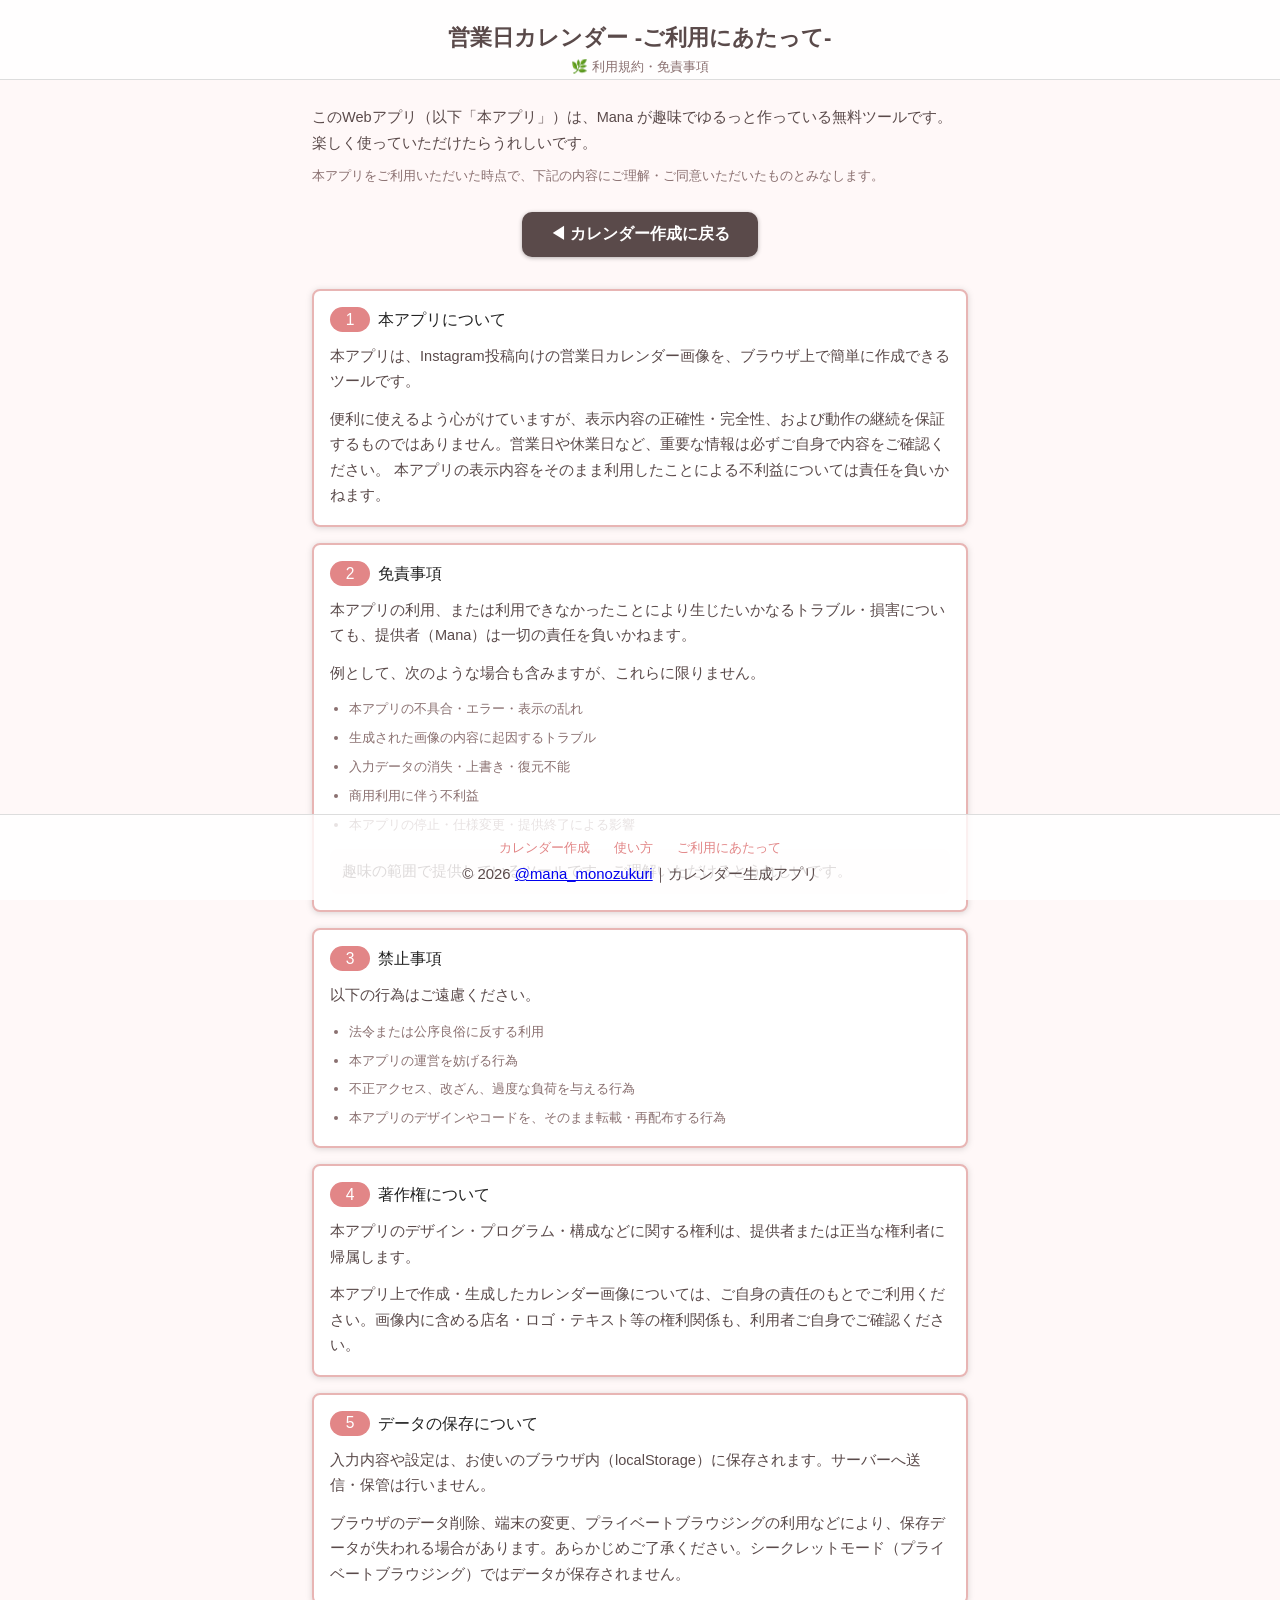
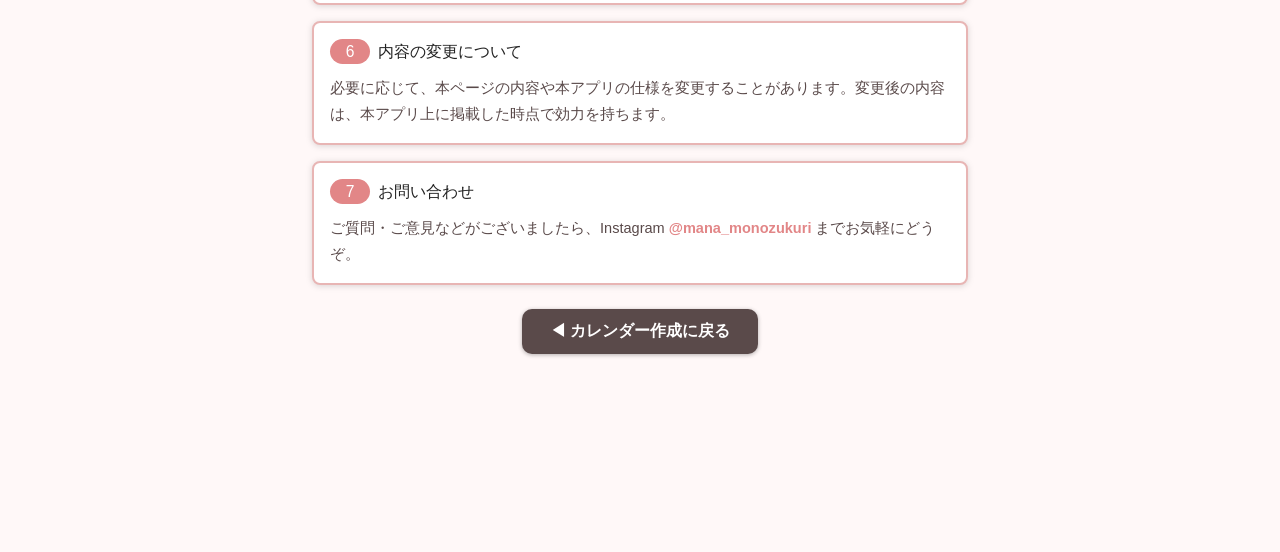
==== guideline.html @ 3633730c "Add files via upload" ====
<!doctype html>
<html lang="ja">
  <head>
    <meta charset="UTF-8" />
    <meta name="viewport" content="width=device-width, initial-scale=1.0" />
    <title>ご利用にあたって｜Instagram用営業日カレンダー作成アプリ</title>
    <meta
      name="description"
      content="Instagram用営業日カレンダー作成アプリのご利用規約・免責事項など。無料Webアプリの利用条件をご確認ください。"
    />
    <link rel="icon" type="image/png" href="/favicon-96x96.png" sizes="96x96" />
    <link rel="icon" type="image/svg+xml" href="/favicon.svg" />
    <link rel="shortcut icon" href="/favicon.ico" />
    <link rel="apple-touch-icon" sizes="180x180" href="/apple-touch-icon.png" />
    <link rel="stylesheet" href="css/calender.css" />
    <link rel="stylesheet" href="css/guideline.css" />
  </head>

  <body>
    <script src="js/theme.js"></script>
    <header>
      <h1>営業日カレンダー -ご利用にあたって-</h1>
      <p class="guide-header-sub">🌿 利用規約・免責事項</p>
    </header>

    <main class="guide-page">
      <p class="guide-lead">
        このWebアプリ（以下「本アプリ」）は、Mana
        が趣味でゆるっと作っている無料ツールです。<br />
        楽しく使っていただけたらうれしいです。
      </p>
      <p class="guide-lead-note">
        本アプリをご利用いただいた時点で、下記の内容にご理解・ご同意いただいたものとみなします。
      </p>

      <div class="guide-cta-top">
        <a class="guide-cta-btn" href="index.html">◀ カレンダー作成に戻る</a>
      </div>

      <section class="guide-section" id="about">
        <h2><span>1</span>本アプリについて</h2>
        <p>
          本アプリは、Instagram投稿向けの営業日カレンダー画像を、ブラウザ上で簡単に作成できるツールです。
        </p>
        <p>
          便利に使えるよう心がけていますが、表示内容の正確性・完全性、および動作の継続を保証するものではありません。営業日や休業日など、重要な情報は必ずご自身で内容をご確認ください。
          本アプリの表示内容をそのまま利用したことによる不利益については責任を負いかねます。
        </p>
      </section>

      <section class="guide-section" id="disclaimer">
        <h2><span>2</span>免責事項</h2>
        <p>
          本アプリの利用、または利用できなかったことにより生じたいかなるトラブル・損害についても、提供者（Mana）は一切の責任を負いかねます。
        </p>
        <p>例として、次のような場合も含みますが、これらに限りません。</p>
        <ul class="guide-list">
          <li>本アプリの不具合・エラー・表示の乱れ</li>
          <li>生成された画像の内容に起因するトラブル</li>
          <li>入力データの消失・上書き・復元不能</li>
          <li>商用利用に伴う不利益</li>
          <li>本アプリの停止・仕様変更・提供終了による影響</li>
        </ul>
        <p class="guide-note">
          趣味の範囲で提供しているツールです。ご理解いただけるとうれしいです。
        </p>
      </section>

      <section class="guide-section" id="prohibited">
        <h2><span>3</span>禁止事項</h2>
        <p>以下の行為はご遠慮ください。</p>
        <ul class="guide-list">
          <li>法令または公序良俗に反する利用</li>
          <li>本アプリの運営を妨げる行為</li>
          <li>不正アクセス、改ざん、過度な負荷を与える行為</li>
          <li>本アプリのデザインやコードを、そのまま転載・再配布する行為</li>
        </ul>
      </section>

      <section class="guide-section" id="copyright">
        <h2><span>4</span>著作権について</h2>
        <p>
          本アプリのデザイン・プログラム・構成などに関する権利は、提供者または正当な権利者に帰属します。
        </p>
        <p>
          本アプリ上で作成・生成したカレンダー画像については、ご自身の責任のもとでご利用ください。画像内に含める店名・ロゴ・テキスト等の権利関係も、利用者ご自身でご確認ください。
        </p>
      </section>

      <section class="guide-section" id="data">
        <h2><span>5</span>データの保存について</h2>
        <p>
          入力内容や設定は、お使いのブラウザ内（localStorage）に保存されます。サーバーへ送信・保管は行いません。
        </p>
        <p>
          ブラウザのデータ削除、端末の変更、プライベートブラウジングの利用などにより、保存データが失われる場合があります。あらかじめご了承ください。シークレットモード（プライベートブラウジング）ではデータが保存されません。
        </p>
      </section>

      <section class="guide-section" id="changes">
        <h2><span>6</span>内容の変更について</h2>
        <p>
          必要に応じて、本ページの内容や本アプリの仕様を変更することがあります。変更後の内容は、本アプリ上に掲載した時点で効力を持ちます。
        </p>
      </section>

      <section class="guide-section guide-contact" id="contact">
        <h2><span>7</span>お問い合わせ</h2>
        <p>
          ご質問・ご意見などがございましたら、Instagram
          <a
            href="https://www.instagram.com/mana_monozukuri/"
            target="_blank"
            rel="noopener noreferrer"
            >@mana_monozukuri</a
          >
          までお気軽にどうぞ。
        </p>
      </section>

      <div class="guide-cta-top">
        <a class="guide-cta-btn" href="index.html">◀ カレンダー作成に戻る</a>
      </div>
    </main>

    <footer>
      <nav class="guide-footer-nav" aria-label="関連ページ">
        <a href="index.html">カレンダー作成</a>
        <a href="how.html">使い方</a>
        <a href="guideline.html">ご利用にあたって</a>
      </nav>
      <small
        >&copy; 2026
        <a
          href="https://www.instagram.com/mana_monozukuri/"
          target="_blank"
          rel="noopener noreferrer"
          >@mana_monozukuri</a
        >｜カレンダー生成アプリ</small
      >
    </footer>
  </body>
</html>
---- css/calender.css ----
* { box-sizing: border-box; margin: 0; padding: 0; }
.theme-pink { --bg: #f4e7e7; --calbg: linear-gradient( -135deg, #e8b5b4 0%, #f4e7e7 45%, #f4e7e7 55%, #e8b5b4 100% );
  --surf: #fff8f8; --bdr: #e8b5b4; --tx: #5a4a4a; --txs: #8a7070; --acc: #e28687; --sun: #e28687; --sat: #5390ac; } 
.theme-blue { --bg: #e3ecef; --calbg: linear-gradient( -135deg, #b4c8d8 0%, #e3ecef 45%, #e3ecef 55%, #b4c8d8 100% );
  --surf: #f0f5f7; --bdr: #b4c8d8; --tx: #3a4856; --txs: #6a7880; --acc: #6b8e9e; --sun: #e28687; --sat: #5390ac;}
.theme-green { --bg: #e6ebe5; --calbg: linear-gradient( -135deg, #b4c8b0 0%, #e6ebe5 45%, #e6ebe5 55%, #b4c8b0 100% ); --surf: #f0f4ef; --bdr: #b4c8b0; --tx: #434a42; --txs: #707a6f; --acc: #768f72; --sun: #e28687; --sat: #5390ac; }
.theme-yellow { --bg: #fbf6e4; --calbg: linear-gradient( -135deg, #f0d88a 0%, #fbf6e4 45%, #fbf6e4 55%, #f0d88a 100% ); --surf: #fffdf0; --bdr: #f0d88a; --tx: #524e42; --txs: #888070; --acc: #ba8c20; --sun: #e28687; --sat: #5390ac; }
.theme-beige { --bg: #efe8dd; --calbg: linear-gradient( -135deg, #d8c8b8 0%, #efe8dd 45%, #efe8dd 55%, #d8c8b8 100% );
  --surf: #f9f4ee; --bdr: #d8c8b8; --tx: #5a5048; --txs: #8a7a70; --acc: #8a7060; --sun: #e28687; --sat: #5390ac; }

:root {
  --bg_base: #fff;
  --gradient-btn: linear-gradient( 180deg, #fff 38.46%, #d9d9d9 88.94%, #fff 99.04% );
}

html { font-size: 62.5%; }
body { font-size: 1.6rem; }

/*Titles*/
h1 { font-size: 1.6rem; display: flex; align-items: center; justify-content: center; padding: 0; width: 100%; line-height: 1em; position: relative;}
h1 span { font-size: 0.8em; display: flex; align-items: center; justify-content: center; padding: 0.5em 1em; color: #fff; border-radius: 1em; margin-right: 0.5em; background-color: #222; font-weight: normal; }
h2 { font-size: 1.2rem; font-weight: normal; color: #222; }
h2 span { font-size: 1.4rem; color: #fff; background-color: var(--acc); display: inline-block; padding: 0.3em 1em; border-radius: 0.8em; line-height: 1em; margin-right: 0.5em; }
h3 { margin: 0 0 8px 0; }

/*fonts*/
.jn_sans { font-family: "Noto Sans JP", "Hiragino Sans", "Hiragino Kaku Gothic ProN", "Yu Gothic", "Meiryo", sans-serif; font-weight: 400; font-style: normal; }
.jn_mincho { font-family: "Hiragino Mincho ProN", "Hiragino Mincho Pro", "Yu Mincho", "MS PMincho", sans-serif; font-weight: 400; font-style: normal; }
.en { font-family: "EB Garamond", "Noto Serif JP", "Hiragino Serif", "Hiragino Mincho ProN", "Hiragino Mincho Pro", "Yu Mincho", "MS PMincho", serif; font-weight: normal; font-style: normal; }

.app { max-width: 100%; min-height: 100vh; background: var(--surf); color: var(--tx); font-family: var(--font, "Noto Sans JP", sans-serif); transition: background 0.3s; padding: 16px clamp(0px, (100vw - 390px) * 999, calc(50% - 195px)); }
.spit_right{filter: drop-shadow(0 1px 3px rgba(3,3,3,0.3));}
header { padding: 44px clamp(0px, (100vw - 390px) * 999, calc(50% - 195px)) 8px; position: sticky; margin: 0 auto; height: 100px; top: 0; z-index: 100; background: rgba(255, 255, 255, 0.8); display: flex; align-items: flex-end; justify-content: center; flex-wrap: wrap; box-sizing: border-box; border-bottom: 1px solid #ddd; }


footer { padding: 0 clamp(0px, (100vw - 390px) * 999, calc(50% - 195px)) 0; position: sticky; margin: 0 auto; bottom: 0; z-index: 100; background: rgba(255, 255, 255, 0.8); display: flex; align-items: top; justify-content: center; flex-wrap: wrap; border-top: 1px solid #ddd; }
footer small { display: block; width: 100%; padding-bottom: 34px; text-align: center; }

#input_area01 { margin: 16px 0 0 0; padding: 16px; background-color: var(--bg_base); border-bottom: 2px solid var(--bdr);  border-radius: 8px 8px 0 0;}
#input_area02, #input_area03 { margin: 0; padding: 16px; border-bottom: 2px solid var(--bdr); background-color: var(--bg_base); }
#input_area03 .section { border-bottom: 2px solid #fff; }

.howbtn{ width: 100%; display: flex; justify-content: flex-end; align-items: center; margin-bottom: 16px; line-height: 1em; gap: 4px; flex-wrap: wrap; }
.howbtn a{font-size: 1.2rem; text-decoration: none; color:var(--tx); border-bottom: 1px solid var(--tx); }
.howbtn-sep { font-size: 1.2rem; color: var(--txs); margin: 0 4px; }
.howbtn-icon { font-size: 0.9em; width: 1.4em; height: 1.4em; border-radius: 50%; background-color: var(--tx); color: var(--bg); display: flex; justify-content: center; align-items: center; margin-right: 0.2em; flex-shrink: 0; }

.section { padding: 12px 0; }
.sec-label {
  font-size: 1.2rem; font-weight: 700; letter-spacing: 0.1em; color: var(--txs); }
.marktype { margin-top: 16px; }
.markcolor { margin-top: 16px; }

/* CURRENT SEL */
.current-sel { width: 100%; font-size: 1.3rem; display: flex; align-items: center; justify-content: center; flex-wrap: wrap; gap: 4px; margin: 4px 16px; line-height: 1em;  }
.sel-dot { width: 1em; height: 1em; border-radius: 50%; flex-shrink: 0; }
.icon-pencil { width: 2rem; height: 2rem; flex-shrink: 0; display: block; }

/* THEME BTNS */
.theme-row { display: flex; gap: 6px; flex-wrap: wrap; }
.theme-btn-wrap { display: flex; flex-direction: column; align-items: center; gap: 3px; cursor: pointer; }
.theme-btn { width: 34px; height: 34px; border-radius: 50%; border: 3px solid transparent; transition: transform 0.15s, border-color 0.15s; }
.theme-btn.active { border-color: var(--tx); transform: scale(1.12); }
.theme-name { font-size: 1rem; color: var(--txs); white-space: nowrap; }

/* CHIP BUTTONS — active = white bg with accent border */
.chip-row { display: flex; gap: 6px; flex-wrap: wrap; margin-bottom: 6px; }
.chip { padding: 2px 10px; border-radius: 20px; font-size: 1.2rem; font-weight: 500; border: 1.5px solid var(--bdr); background: #f5f5f3; color: var(--txs); cursor: pointer; white-space: nowrap; transition: all 0.15s; font-family: inherit; }
.chip.active { background: var(--bdr); color: var(--tx); border-color: #fff; font-weight: 700; box-shadow: 1px 1px 4px rgba(3, 3, 3, 0.5); }
.custom-input { background: var(--surf); border: 1px solid var(--bdr); color: var(--txs); border-radius: 5px; padding: 7px 10px; font-size: 1.2rem; width: 100%; font-family: inherit; display: none; margin-top: 2px; }
.custom-input::placeholder { color: var(--txs); opacity: 1; }

/* MARK BTNS */
.mark-row { display: flex; gap: 8px; flex-wrap: wrap; align-items: center; }
.mark-btn { min-width: 36px; height: 36px; padding: 0 8px; border-radius: 8px; border: 1.5px solid var(--bdr); background: #f5f5f3; color: var(--txs); cursor: pointer; font-size: 1.4rem; line-height: 1; font-family: inherit; transition: all 0.15s; }
.mark-btn.active { background: var(--bdr); color: var(--tx); border-color: #fff; font-weight: 700; box-shadow: 1px 1px 4px rgba(3, 3, 3, 0.5); }

/* DOT BTNS */
.dot-row { display: flex; gap: 16px; flex-wrap: wrap; align-items: center; }
.dot-btn { width: 24px; height: 24px; border-radius: 50%; border: 3px solid transparent; cursor: pointer; flex-shrink: 0; transition: transform 0.15s, border-color 0.15s; }
.dot-btn.active { border-color: var(--tx); transform: scale(1.15); }

/* BULK SECTION */
.bulk-section { padding: 12px 0; }
.bulk-dow-row { display: flex; gap: 6px; flex-wrap: wrap; margin: 10px 0 20px 0; }
.bulk-dow-btn { width: 42px; height: auto; padding: 0.2em; border-radius: 1.2em; font-size: 1.3 rem; border: 1.5px solid var(--bdr); background: #f5f5f3; color: var(--txs); cursor: pointer; transition: all 0.15s; font-family: inherit; display: flex; align-items: center; justify-content: center; }
.bulk-dow-btn.active { background: var(--bdr); color: var(--tx); border-color: #fff; font-weight: 700; box-shadow: 1px 1px 4px rgba(3, 3, 3, 0.5);}
.bulk-actions { display: flex; gap: 8px; }
.bulk-apply-btn { box-shadow: 0 1px 4px rgba(3, 3, 3, 0.3); flex: 1; padding: 10px; border-radius: 10px; background: var(--tx); color: var(--bg); border: none; font-size: 1.2rem; cursor: pointer; font-family: inherit; transition: opacity 0.15s; }
.bulk-apply-btn:hover { opacity: 0.85; }
.bulk-clear-btn { box-shadow: 0 1px 4px rgba(3, 3, 3, 0.3); flex: 1; padding: 10px; border-radius: 10px; background: #fff; color: var(--txs); border: 1.5px solid var(--bdr); font-size: 1.2rem; cursor: pointer; font-family: inherit; transition: all 0.15s; }
.bulk-clear-btn:hover { border-color: var(--acc); color: var(--acc); }

/* CALENDAR */
.cal-wrap { display: block; border-radius: 8px; margin: 0 16px; padding: 8px; background: var(--calbg, var(--surf)); border: 2px solid #fff; box-shadow: 0 1px 4px rgba(3, 3, 3, 0.3); position: relative; overflow: hidden; }
.cal-wrap::before { content: ""; position: absolute; bottom: -30px; right: -30px; width: 140px; height: 140px; background-color: var(--bdr); display: block; border-radius: 50%; z-index: 0; filter: blur(8px); opacity: 0.6; }
.cal-wrap::after { content: ""; position: absolute; top: -30px; left: -30px; width: 200px; height: 200px; background-color: var(--surf); opacity: 0.4; display: block; border-radius: 50%; z-index: 0; filter: blur(8px); }
.cal-nav { display: flex; align-items: center; justify-content: space-between; margin-bottom: 10px; line-height: 1em; padding: 8px 0; z-index: 2; position: relative; }
.cal-nav-btn { background: none; padding: 6px 14px; cursor: pointer; font-family: inherit; border: none; }
.cal-nav-btn img { width: 24px; height: 24px; }
.cal-month { font-size: 2.5rem; display: flex; align-items: center; justify-content: center; }
.month-num { font-size: 5.8rem; margin: 0 8px; color: var(--acc); font-weight: 500; }
.cal-grid { display: grid; grid-template-columns: repeat(7, 1fr); gap: 3px; }
.cal-dow { text-align: center; font-size: 1.3rem; font-weight: 700; color: var(--txs); padding: 4px 0; z-index: 2; position: relative; }
.cal-dow.sun { color: var(--sun); }
.cal-dow.sat { color: var(--sat); }

/* DAY CELL — flex column, fully centered */
.cal-day { display: flex; flex-direction: column; align-items: center; justify-content: flex-start; border-radius: 8px; cursor: pointer; border: 1.5px solid transparent; background: var(--surf); transition: border-color 0.1s; overflow: hidden; min-height: 52px; padding: 3px 2px; gap: 1px; z-index: 2; }
.cal-day:hover { border-color: var(--acc); }
.cal-day.empty { background: transparent; cursor: default; border: none; }
.cal-day.has-content { border-color: var(--acc); }
.d-num { font-size: 1.1rem; font-weight: 600; line-height: 1; text-align: center; margin-bottom: 2px; }
.is-sun .d-num { color: var(--sun); }
.is-sat .d-num { color: var(--sat); }
.d-mark { flex-shrink: 0; line-height: 1; font-size: 0.85rem; font-weight: 700; }
.d-label { text-align: center; line-height: 1.25; word-break: break-all; padding: 0 1px; color: var(--tx); font-size: 0.8rem; }

.cal-footer { margin: 20px 16px 0; text-align: center; }
.cal-footer[hidden] { display: none; }
.cal-footer-line { font-size: 1.2rem; font-weight: 400; line-height: 1.3; color: var(--tx); opacity: 0.5; margin: 0; }
.cal-footer-line + .cal-footer-line { margin-top: 6px; }

/* SIZE / OTHER */
.size-row { display: flex; gap: 6px; }
.size-btn { flex: 1; padding: 8px 4px; border-radius: 8px; border: 1.5px solid var(--bdr); background: #f5f5f3; color: var(--txs); cursor: pointer; font-size: 1.1rem; text-align: center; font-family: inherit; line-height: 1.3; transition: all 0.15s; }
.size-btn.active { background: var(--bdr); color: var(--tx); border-color: #fff; font-weight: 700; box-shadow: 1px 1px 4px rgba(3, 3, 3, 0.5); }
.input-row { display: flex; flex-direction: column; gap: 8px; }
.text-in { background: transparent; border: 1px solid var(--bdr); color: var(--tx); border-radius: 8px; padding: 7px 10px; font-size: 1.2rem; flex: 1; font-family: inherit; }
.export-btn, .print-btn { display: block; width: 46%; margin: 8px auto; padding: 8px 12px; border-radius: 5px; background: var(--gradient-btn); color: #222222; border: 1.5px solid #fff; font-size: 1.4rem; font-weight: 700; cursor: pointer; font-family: inherit; text-align: center; transition: opacity 0.15s; box-shadow: 0 1px 4px rgba(3, 3, 3, 0.3); opacity: 1; position: relative; }
.export-btn::before, .print-btn::before { height: 100%; width: 28px; height: 28px; content: ""; position: absolute; display: block; top: 5px; left: 8px; background-position: center; background-size: 28px 28px; background-repeat: no-repeat; } .print-btn::before {
  background-image: url(../img/print.svg);
}
.export-btn::before { background-image: url(../img/img.svg); }
.export-btn:hover, .print-btn:hover { color: #999; box-shadow: 0px 0px 5px rgba(3, 3, 3, 0.3); }

.restore-btn { box-shadow: 0 1px 4px rgba(3, 3, 3, 0.3); flex: 1; padding: 10px; border-radius: 10px; background: var(--tx); color: var(--bg); border: none; font-size: 1.2rem; cursor: pointer; font-family: inherit; transition: opacity 0.15s; }
.restore-btn :hover { opacity: 0.85; }

.print-area { display: none; }
.print-area img { display: block; margin: 0 auto; max-width: 100%; max-height: 100%; width: auto; height: auto; }


@media print {
  body * { display: none !important; }
  .print-area { display: flex !important; position: fixed; left: 0; top: 0; right: 0; bottom: 0; width: 100%; height: 100%; align-items: center; justify-content: center; }
  .print-area img { display: block !important; }
  @page { size: A4; margin: 10mm; }
}
.modal-bg { position: fixed; inset: 0; background: rgba(0, 0, 0, 0.6); z-index: 200; display: none; align-items: center; justify-content: center; }
.modal-bg.open { display: flex; }
.modal { position: relative; background: #fff; border-radius: 16px; padding: 20px 10px; width: 92%; max-width: 360px; max-height: 90vh; overflow-y: auto; }
.modal-x { position: absolute; top: 8px; right: 8px; width: 32px; height: 32px; border: none; background: transparent; color: var(--txs); font-size: 2.4rem; line-height: 1; cursor: pointer; font-family: inherit; display: flex; align-items: center; justify-content: center; border-radius: 50%; padding: 0; }
.modal-x:hover { background: rgba(0, 0, 0, 0.06); color: var(--tx); }
.modal h3 {position: absolute; left: 8px; top: 8px; font-size: 15px; font-weight: 700; margin-bottom: 8px; padding: 10px 28px; color: #fff; background-color: #5390ac; border-radius: 16px; }
.modal h3::before{
  content: "";
  margin: 0;
  position: absolute;
  left: calc(50% - 15px);
  bottom: -19px;
  width: 30px;
  height: 20px;
  clip-path: polygon(0 0,70% 0%,100% 100%);
  background-color: #5390ac;;
}
.modal-hint { font-size: 1.2rem; color: #222; margin: 12px 0; line-height: 1.7; background: #f5f5f3; border-radius: 8px; padding: 10px 12px; }
.modal-hint b { color: var(--tx); }
.modal-close { width: 100%; padding: 10px; border-radius: 10px; background: var(--gradient-btn); color: #222; border: none; font-size: 1.4rem; font-weight: 700; cursor: pointer; font-family: inherit; margin-top: 10px; box-shadow: 0 1px 4px rgba(3, 3, 3, 0.3); }
canvas { display: block; width: 100%; border-radius: 8px; margin-top: 24px; }


@media screen and (min-width: 1024px) and (orientation: landscape) {
  html { font-size: 70%; }
  #input_area01 { margin-top: 0; }
.app{display: block; position: relative; padding: 0; margin: 0; }
.split_left{width: 50vw; height: 100dvh; position: fixed;  top: 0; left: 0; z-index: 1; padding: 134px 34px 100px 34px;}
.spit_right{top:0; right: 0; padding: 0; z-index: 0; padding: 34px 34px 0 50vw;  }
#input_area01, #input_area02, #input_area03{padding: 24px 32px;}

header {padding: 16px clamp(0px, (100vw - 780px) * 999, calc(50% - 390px)) 0; align-items: center; justify-content: center; }
h1 { font-size: 2rem; }
h1 span {font-size: 0.7em; padding: 0.2em 1em; border-radius: 1em; }

.cal-wrap { margin: 0;}
.d-mark { flex-shrink: 0; line-height: 1; font-size: 1.2rem; font-weight: 700; }
.d-label { font-size: 1.1rem; }

.modal { position: relative; background: #fff; border-radius: 16px; padding: 20px 10px; width: 92%; max-width: 420px; max-height: 90vh; overflow-y: auto; }

footer { padding: 16px clamp(0px, (100vw - 780px) * 999, calc(50% - 390px)) 0; }
footer small { padding-bottom: 16px; }
.cal-wrap::before { bottom: -5vw; right: -30px; width: 15vw; height: 15vw;  opacity: 0.6; }
}
---- css/guideline.css ----
/* ご利用にあたって — calender.css のテーマ・タイポグラフィを前提 */

body {
  background: var(--surf);
  color: var(--tx);
  font-family: var(--font, "Noto Sans JP", sans-serif);
  transition: background 0.3s;
}

.guide-page {
  width: 100%;
  max-width: 720px;
  margin: 0 auto;
  padding: 16px 16px 120px;
  background: transparent;
  color: inherit;
  font-family: inherit;
  min-height: calc(100vh - 100px);
  box-sizing: border-box;
}

.guide-lead {
  font-size: 1.3rem;
  line-height: 1.8;
  color: var(--tx);
  margin-bottom: 8px;
}

.guide-lead-note {
  font-size: 1.2rem;
  line-height: 1.75;
  color: var(--txs);
  margin-bottom: 24px;
}

.guide-cta-top {
  display: flex;
  justify-content: center;
  margin: 24px 0 32px;
}

.guide-cta-btn {
  display: inline-flex;
  align-items: center;
  justify-content: center;
  gap: 8px;
  padding: 12px 28px;
  border-radius: 10px;
  background: var(--tx);
  color: #fff;
  font-size: 1.4rem;
  font-weight: 700;
  text-decoration: none;
  box-shadow: 0 1px 4px rgba(3, 3, 3, 0.3);
  transition: opacity 0.15s;
}

.guide-cta-btn:hover {
  opacity: 0.85;
}

.guide-section {
  margin-bottom: 16px;
  padding: 16px;
  background-color: var(--bg_base, #fff);
  border: 2px solid var(--bdr);
  border-radius: 8px;
  filter: drop-shadow(0 1px 3px rgba(3, 3, 3, 0.15));
  width: 100%;
  box-sizing: border-box;
}

.guide-section:last-of-type {
  margin-bottom: 0;
}

.guide-section h2 {font-size: 1.4rem;
  margin-bottom: 12px;
}

.guide-section p {
  font-size: 1.3rem;
  line-height: 1.75;
  color: var(--tx);
  margin-bottom: 12px;
}

.guide-section p:last-child {
  margin-bottom: 0;
}

.guide-list {
  margin: 8px 0 0;
  padding-left: 1.4em;
  font-size: 1.2rem;
  line-height: 1.7;
  color: var(--txs);
}

.guide-list li {
  margin-bottom: 6px;
}

.guide-list li:last-child {
  margin-bottom: 0;
}

.guide-note {
  margin-top: 12px;
  padding: 10px 12px;
  background: var(--surf);
  border-radius: 8px;
  font-size: 1.2rem;
  line-height: 1.65;
  color: var(--txs);
}

.guide-contact a {
  color: var(--acc);
  text-decoration: none;
  font-weight: 700;
}

.guide-contact a:hover {
  text-decoration: underline;
}

.guide-header-sub {
  width: 100%;
  text-align: center;
  font-size: 1.2rem;
  color: var(--txs);
  margin: 4px 16px 0;
}

.guide-footer-nav {
  display: flex;
  flex-wrap: wrap;
  justify-content: center;
  gap: 12px 24px;
  width: 100%;
  margin: 8px 0;
  font-size: 1.2rem;
}

.guide-footer-nav a {
  color: var(--acc);
  text-decoration: none;
}

.guide-footer-nav a:hover {
  text-decoration: underline;
}

@media screen and (min-width: 780px) {
  .guide-page {
    max-width: 720px;
    padding: 24px 32px 80px;
  }

  header {
    height: auto;
    min-height: 80px;
    padding-top: 24px;
    align-items: center;
  }

  h1 {
    font-size: 2rem;
  }
}
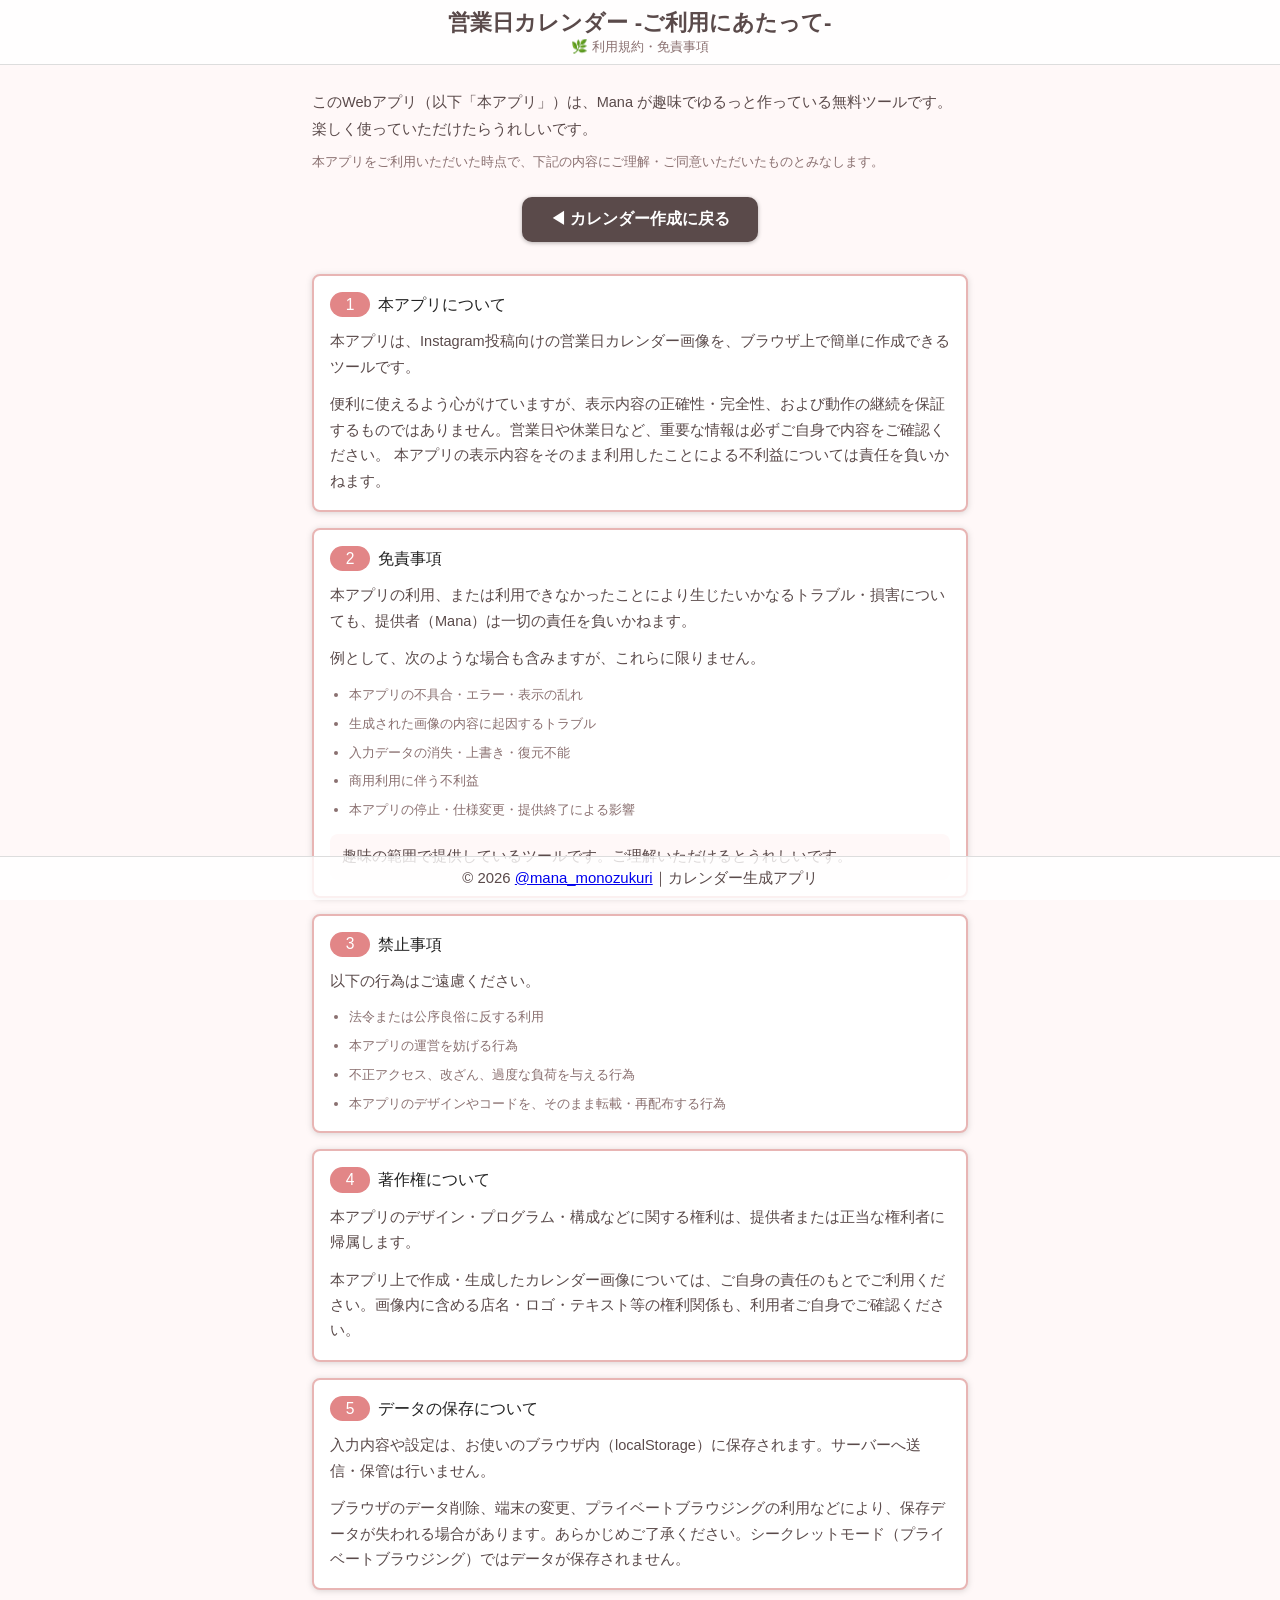
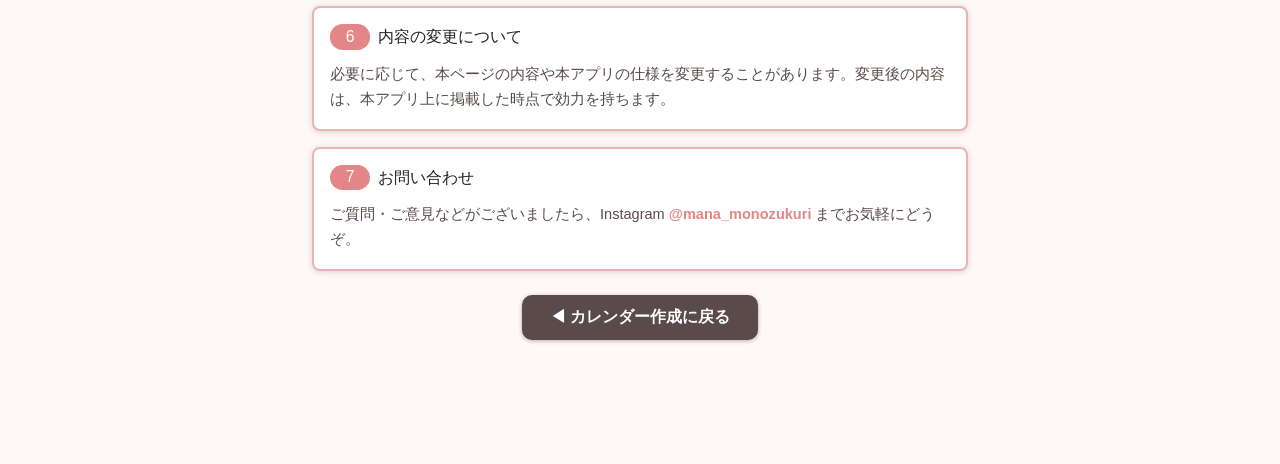
==== commit f6a802f8: "Add files via upload" ====
--- a/guideline.html
+++ b/guideline.html
@@ -1,143 +1,138 @@
-<!doctype html>
-<html lang="ja">
-  <head>
-    <meta charset="UTF-8" />
-    <meta name="viewport" content="width=device-width, initial-scale=1.0" />
-    <title>ご利用にあたって｜Instagram用営業日カレンダー作成アプリ</title>
-    <meta
-      name="description"
-      content="Instagram用営業日カレンダー作成アプリのご利用規約・免責事項など。無料Webアプリの利用条件をご確認ください。"
-    />
-    <link rel="icon" type="image/png" href="/favicon-96x96.png" sizes="96x96" />
-    <link rel="icon" type="image/svg+xml" href="/favicon.svg" />
-    <link rel="shortcut icon" href="/favicon.ico" />
-    <link rel="apple-touch-icon" sizes="180x180" href="/apple-touch-icon.png" />
-    <link rel="stylesheet" href="css/calender.css" />
-    <link rel="stylesheet" href="css/guideline.css" />
-  </head>
-
-  <body>
-    <script src="js/theme.js"></script>
-    <header>
-      <h1>営業日カレンダー -ご利用にあたって-</h1>
-      <p class="guide-header-sub">🌿 利用規約・免責事項</p>
-    </header>
-
-    <main class="guide-page">
-      <p class="guide-lead">
-        このWebアプリ（以下「本アプリ」）は、Mana
-        が趣味でゆるっと作っている無料ツールです。<br />
-        楽しく使っていただけたらうれしいです。
-      </p>
-      <p class="guide-lead-note">
-        本アプリをご利用いただいた時点で、下記の内容にご理解・ご同意いただいたものとみなします。
-      </p>
-
-      <div class="guide-cta-top">
-        <a class="guide-cta-btn" href="index.html">◀ カレンダー作成に戻る</a>
-      </div>
-
-      <section class="guide-section" id="about">
-        <h2><span>1</span>本アプリについて</h2>
-        <p>
-          本アプリは、Instagram投稿向けの営業日カレンダー画像を、ブラウザ上で簡単に作成できるツールです。
-        </p>
-        <p>
-          便利に使えるよう心がけていますが、表示内容の正確性・完全性、および動作の継続を保証するものではありません。営業日や休業日など、重要な情報は必ずご自身で内容をご確認ください。
-          本アプリの表示内容をそのまま利用したことによる不利益については責任を負いかねます。
-        </p>
-      </section>
-
-      <section class="guide-section" id="disclaimer">
-        <h2><span>2</span>免責事項</h2>
-        <p>
-          本アプリの利用、または利用できなかったことにより生じたいかなるトラブル・損害についても、提供者（Mana）は一切の責任を負いかねます。
-        </p>
-        <p>例として、次のような場合も含みますが、これらに限りません。</p>
-        <ul class="guide-list">
-          <li>本アプリの不具合・エラー・表示の乱れ</li>
-          <li>生成された画像の内容に起因するトラブル</li>
-          <li>入力データの消失・上書き・復元不能</li>
-          <li>商用利用に伴う不利益</li>
-          <li>本アプリの停止・仕様変更・提供終了による影響</li>
-        </ul>
-        <p class="guide-note">
-          趣味の範囲で提供しているツールです。ご理解いただけるとうれしいです。
-        </p>
-      </section>
-
-      <section class="guide-section" id="prohibited">
-        <h2><span>3</span>禁止事項</h2>
-        <p>以下の行為はご遠慮ください。</p>
-        <ul class="guide-list">
-          <li>法令または公序良俗に反する利用</li>
-          <li>本アプリの運営を妨げる行為</li>
-          <li>不正アクセス、改ざん、過度な負荷を与える行為</li>
-          <li>本アプリのデザインやコードを、そのまま転載・再配布する行為</li>
-        </ul>
-      </section>
-
-      <section class="guide-section" id="copyright">
-        <h2><span>4</span>著作権について</h2>
-        <p>
-          本アプリのデザイン・プログラム・構成などに関する権利は、提供者または正当な権利者に帰属します。
-        </p>
-        <p>
-          本アプリ上で作成・生成したカレンダー画像については、ご自身の責任のもとでご利用ください。画像内に含める店名・ロゴ・テキスト等の権利関係も、利用者ご自身でご確認ください。
-        </p>
-      </section>
-
-      <section class="guide-section" id="data">
-        <h2><span>5</span>データの保存について</h2>
-        <p>
-          入力内容や設定は、お使いのブラウザ内（localStorage）に保存されます。サーバーへ送信・保管は行いません。
-        </p>
-        <p>
-          ブラウザのデータ削除、端末の変更、プライベートブラウジングの利用などにより、保存データが失われる場合があります。あらかじめご了承ください。シークレットモード（プライベートブラウジング）ではデータが保存されません。
-        </p>
-      </section>
-
-      <section class="guide-section" id="changes">
-        <h2><span>6</span>内容の変更について</h2>
-        <p>
-          必要に応じて、本ページの内容や本アプリの仕様を変更することがあります。変更後の内容は、本アプリ上に掲載した時点で効力を持ちます。
-        </p>
-      </section>
-
-      <section class="guide-section guide-contact" id="contact">
-        <h2><span>7</span>お問い合わせ</h2>
-        <p>
-          ご質問・ご意見などがございましたら、Instagram
-          <a
-            href="https://www.instagram.com/mana_monozukuri/"
-            target="_blank"
-            rel="noopener noreferrer"
-            >@mana_monozukuri</a
-          >
-          までお気軽にどうぞ。
-        </p>
-      </section>
-
-      <div class="guide-cta-top">
-        <a class="guide-cta-btn" href="index.html">◀ カレンダー作成に戻る</a>
-      </div>
-    </main>
-
-    <footer>
-      <nav class="guide-footer-nav" aria-label="関連ページ">
-        <a href="index.html">カレンダー作成</a>
-        <a href="how.html">使い方</a>
-        <a href="guideline.html">ご利用にあたって</a>
-      </nav>
-      <small
-        >&copy; 2026
-        <a
-          href="https://www.instagram.com/mana_monozukuri/"
-          target="_blank"
-          rel="noopener noreferrer"
-          >@mana_monozukuri</a
-        >｜カレンダー生成アプリ</small
-      >
-    </footer>
-  </body>
-</html>
+<!doctype html>
+<html lang="ja">
+  <head>
+    <meta charset="UTF-8" />
+    <meta name="viewport" content="width=device-width, initial-scale=1.0, viewport-fit=cover" />
+    <title>ご利用にあたって｜Instagram用営業日カレンダー作成アプリ</title>
+    <meta
+      name="description"
+      content="Instagram用営業日カレンダー作成アプリのご利用規約・免責事項など。無料Webアプリの利用条件をご確認ください。"
+    />
+    <link rel="icon" type="image/png" href="favicon-96x96.png" sizes="96x96" />
+    <link rel="icon" type="image/svg+xml" href="favicon.svg" />
+    <link rel="shortcut icon" href="favicon.ico" />
+    <link rel="apple-touch-icon" sizes="180x180" href="apple-touch-icon.png" />
+    <link rel="stylesheet" href="css/calender.css" />
+    <link rel="stylesheet" href="css/guideline.css" />
+  </head>
+
+  <body>
+    <script src="js/theme.js"></script>
+    <header>
+      <h1>営業日カレンダー -ご利用にあたって-</h1>
+      <p class="guide-header-sub">🌿 利用規約・免責事項</p>
+    </header>
+
+    <main class="guide-page">
+      <p class="guide-lead">
+        このWebアプリ（以下「本アプリ」）は、Mana
+        が趣味でゆるっと作っている無料ツールです。<br />
+        楽しく使っていただけたらうれしいです。
+      </p>
+      <p class="guide-lead-note">
+        本アプリをご利用いただいた時点で、下記の内容にご理解・ご同意いただいたものとみなします。
+      </p>
+
+      <div class="guide-cta-top">
+        <a class="guide-cta-btn" href="index.html">◀ カレンダー作成に戻る</a>
+      </div>
+
+      <section class="guide-section" id="about">
+        <h2><span>1</span>本アプリについて</h2>
+        <p>
+          本アプリは、Instagram投稿向けの営業日カレンダー画像を、ブラウザ上で簡単に作成できるツールです。
+        </p>
+        <p>
+          便利に使えるよう心がけていますが、表示内容の正確性・完全性、および動作の継続を保証するものではありません。営業日や休業日など、重要な情報は必ずご自身で内容をご確認ください。
+          本アプリの表示内容をそのまま利用したことによる不利益については責任を負いかねます。
+        </p>
+      </section>
+
+      <section class="guide-section" id="disclaimer">
+        <h2><span>2</span>免責事項</h2>
+        <p>
+          本アプリの利用、または利用できなかったことにより生じたいかなるトラブル・損害についても、提供者（Mana）は一切の責任を負いかねます。
+        </p>
+        <p>例として、次のような場合も含みますが、これらに限りません。</p>
+        <ul class="guide-list">
+          <li>本アプリの不具合・エラー・表示の乱れ</li>
+          <li>生成された画像の内容に起因するトラブル</li>
+          <li>入力データの消失・上書き・復元不能</li>
+          <li>商用利用に伴う不利益</li>
+          <li>本アプリの停止・仕様変更・提供終了による影響</li>
+        </ul>
+        <p class="guide-note">
+          趣味の範囲で提供しているツールです。ご理解いただけるとうれしいです。
+        </p>
+      </section>
+
+      <section class="guide-section" id="prohibited">
+        <h2><span>3</span>禁止事項</h2>
+        <p>以下の行為はご遠慮ください。</p>
+        <ul class="guide-list">
+          <li>法令または公序良俗に反する利用</li>
+          <li>本アプリの運営を妨げる行為</li>
+          <li>不正アクセス、改ざん、過度な負荷を与える行為</li>
+          <li>本アプリのデザインやコードを、そのまま転載・再配布する行為</li>
+        </ul>
+      </section>
+
+      <section class="guide-section" id="copyright">
+        <h2><span>4</span>著作権について</h2>
+        <p>
+          本アプリのデザイン・プログラム・構成などに関する権利は、提供者または正当な権利者に帰属します。
+        </p>
+        <p>
+          本アプリ上で作成・生成したカレンダー画像については、ご自身の責任のもとでご利用ください。画像内に含める店名・ロゴ・テキスト等の権利関係も、利用者ご自身でご確認ください。
+        </p>
+      </section>
+
+      <section class="guide-section" id="data">
+        <h2><span>5</span>データの保存について</h2>
+        <p>
+          入力内容や設定は、お使いのブラウザ内（localStorage）に保存されます。サーバーへ送信・保管は行いません。
+        </p>
+        <p>
+          ブラウザのデータ削除、端末の変更、プライベートブラウジングの利用などにより、保存データが失われる場合があります。あらかじめご了承ください。シークレットモード（プライベートブラウジング）ではデータが保存されません。
+        </p>
+      </section>
+
+      <section class="guide-section" id="changes">
+        <h2><span>6</span>内容の変更について</h2>
+        <p>
+          必要に応じて、本ページの内容や本アプリの仕様を変更することがあります。変更後の内容は、本アプリ上に掲載した時点で効力を持ちます。
+        </p>
+      </section>
+
+      <section class="guide-section guide-contact" id="contact">
+        <h2><span>7</span>お問い合わせ</h2>
+        <p>
+          ご質問・ご意見などがございましたら、Instagram
+          <a
+            href="https://www.instagram.com/mana_monozukuri/"
+            target="_blank"
+            rel="noopener noreferrer"
+            >@mana_monozukuri</a
+          >
+          までお気軽にどうぞ。
+        </p>
+      </section>
+
+      <div class="guide-cta-top">
+        <a class="guide-cta-btn" href="index.html">◀ カレンダー作成に戻る</a>
+      </div>
+    </main>
+
+    <footer>
+      <small
+        >&copy; 2026
+        <a
+          href="https://www.instagram.com/mana_monozukuri/"
+          target="_blank"
+          rel="noopener noreferrer"
+          >@mana_monozukuri</a
+        >｜カレンダー生成アプリ</small
+      >
+    </footer>
+  </body>
+</html>
--- a/css/calender.css
+++ b/css/calender.css
@@ -11,6 +11,8 @@
 :root {
   --bg_base: #fff;
   --gradient-btn: linear-gradient( 180deg, #fff 38.46%, #d9d9d9 88.94%, #fff 99.04% );
+  --safe-top: env(safe-area-inset-top, 0px);
+  --safe-bottom: env(safe-area-inset-bottom, 0px);
 }
 
 html { font-size: 62.5%; }
@@ -28,15 +30,15 @@
 .jn_mincho { font-family: "Hiragino Mincho ProN", "Hiragino Mincho Pro", "Yu Mincho", "MS PMincho", sans-serif; font-weight: 400; font-style: normal; }
 .en { font-family: "EB Garamond", "Noto Serif JP", "Hiragino Serif", "Hiragino Mincho ProN", "Hiragino Mincho Pro", "Yu Mincho", "MS PMincho", serif; font-weight: normal; font-style: normal; }
 
-.app { max-width: 100%; min-height: 100vh; background: var(--surf); color: var(--tx); font-family: var(--font, "Noto Sans JP", sans-serif); transition: background 0.3s; padding: 16px clamp(0px, (100vw - 390px) * 999, calc(50% - 195px)); }
+.app { max-width: 100%; min-height: 100vh; background: var(--surf); color: var(--tx); font-family: var(--font, "Noto Sans JP", sans-serif); transition: background 0.3s; padding: 12px clamp(0px, (100vw - 390px) * 999, calc(50% - 195px)) calc(72px + var(--safe-bottom)); }
 .spit_right{filter: drop-shadow(0 1px 3px rgba(3,3,3,0.3));}
-header { padding: 44px clamp(0px, (100vw - 390px) * 999, calc(50% - 195px)) 8px; position: sticky; margin: 0 auto; height: 100px; top: 0; z-index: 100; background: rgba(255, 255, 255, 0.8); display: flex; align-items: flex-end; justify-content: center; flex-wrap: wrap; box-sizing: border-box; border-bottom: 1px solid #ddd; }
+header { padding: calc(8px + var(--safe-top)) clamp(0px, (100vw - 390px) * 999, calc(50% - 195px)) 6px; position: sticky; margin: 0 auto; height: auto; top: 0; z-index: 100; background: rgba(255, 255, 255, 0.8); display: flex; align-items: center; justify-content: center; flex-wrap: wrap; box-sizing: border-box; border-bottom: 1px solid #ddd; gap: 4px; }
 
 
-footer { padding: 0 clamp(0px, (100vw - 390px) * 999, calc(50% - 195px)) 0; position: sticky; margin: 0 auto; bottom: 0; z-index: 100; background: rgba(255, 255, 255, 0.8); display: flex; align-items: top; justify-content: center; flex-wrap: wrap; border-top: 1px solid #ddd; }
-footer small { display: block; width: 100%; padding-bottom: 34px; text-align: center; }
+footer { padding: 8px clamp(0px, (100vw - 390px) * 999, calc(50% - 195px)) calc(8px + var(--safe-bottom)); position: sticky; margin: 0 auto; bottom: 0; z-index: 100; background: rgba(255, 255, 255, 0.8); display: flex; align-items: top; justify-content: center; flex-wrap: wrap; border-top: 1px solid #ddd; }
+footer small { display: block; width: 100%; padding-bottom: 4px; text-align: center; }
 
-#input_area01 { margin: 16px 0 0 0; padding: 16px; background-color: var(--bg_base); border-bottom: 2px solid var(--bdr);  border-radius: 8px 8px 0 0;}
+#input_area01 { margin: 8px 0 0 0; padding: 16px; background-color: var(--bg_base); border-bottom: 2px solid var(--bdr);  border-radius: 8px 8px 0 0;}
 #input_area02, #input_area03 { margin: 0; padding: 16px; border-bottom: 2px solid var(--bdr); background-color: var(--bg_base); }
 #input_area03 .section { border-bottom: 2px solid #fff; }
 
@@ -52,7 +54,7 @@
 .markcolor { margin-top: 16px; }
 
 /* CURRENT SEL */
-.current-sel { width: 100%; font-size: 1.3rem; display: flex; align-items: center; justify-content: center; flex-wrap: wrap; gap: 4px; margin: 4px 16px; line-height: 1em;  }
+.current-sel { width: 100%; font-size: 1.2rem; display: flex; align-items: center; justify-content: center; flex-wrap: wrap; gap: 4px; margin: 0 8px; line-height: 1.2;  }
 .sel-dot { width: 1em; height: 1em; border-radius: 50%; flex-shrink: 0; }
 .icon-pencil { width: 2rem; height: 2rem; flex-shrink: 0; display: block; }
 
@@ -127,7 +129,7 @@
 .size-btn.active { background: var(--bdr); color: var(--tx); border-color: #fff; font-weight: 700; box-shadow: 1px 1px 4px rgba(3, 3, 3, 0.5); }
 .input-row { display: flex; flex-direction: column; gap: 8px; }
 .text-in { background: transparent; border: 1px solid var(--bdr); color: var(--tx); border-radius: 8px; padding: 7px 10px; font-size: 1.2rem; flex: 1; font-family: inherit; }
-.export-btn, .print-btn { display: block; width: 46%; margin: 8px auto; padding: 8px 12px; border-radius: 5px; background: var(--gradient-btn); color: #222222; border: 1.5px solid #fff; font-size: 1.4rem; font-weight: 700; cursor: pointer; font-family: inherit; text-align: center; transition: opacity 0.15s; box-shadow: 0 1px 4px rgba(3, 3, 3, 0.3); opacity: 1; position: relative; }
+.export-btn, .print-btn { display: block; width: 46%; margin: 4px auto; padding: 8px 12px; border-radius: 5px; background: var(--gradient-btn); color: #222222; border: 1.5px solid #fff; font-size: 1.4rem; font-weight: 700; cursor: pointer; font-family: inherit; text-align: center; transition: opacity 0.15s; box-shadow: 0 1px 4px rgba(3, 3, 3, 0.3); opacity: 1; position: relative; }
 .export-btn::before, .print-btn::before { height: 100%; width: 28px; height: 28px; content: ""; position: absolute; display: block; top: 5px; left: 8px; background-position: center; background-size: 28px 28px; background-repeat: no-repeat; } .print-btn::before {
   background-image: url(../img/print.svg);
 }
@@ -168,17 +170,18 @@
 .modal-hint b { color: var(--tx); }
 .modal-close { width: 100%; padding: 10px; border-radius: 10px; background: var(--gradient-btn); color: #222; border: none; font-size: 1.4rem; font-weight: 700; cursor: pointer; font-family: inherit; margin-top: 10px; box-shadow: 0 1px 4px rgba(3, 3, 3, 0.3); }
 canvas { display: block; width: 100%; border-radius: 8px; margin-top: 24px; }
+.export-img { display: block; width: 100%; height: auto; border-radius: 8px; margin-top: 24px; -webkit-touch-callout: default; user-select: none; }
 
 
 @media screen and (min-width: 1024px) and (orientation: landscape) {
   html { font-size: 70%; }
   #input_area01 { margin-top: 0; }
 .app{display: block; position: relative; padding: 0; margin: 0; }
-.split_left{width: 50vw; height: 100dvh; position: fixed;  top: 0; left: 0; z-index: 1; padding: 134px 34px 100px 34px;}
+.split_left{width: 50vw; height: 100dvh; position: fixed;  top: 0; left: 0; z-index: 1; padding: calc(72px + var(--safe-top)) 34px calc(72px + var(--safe-bottom)) 34px;}
 .spit_right{top:0; right: 0; padding: 0; z-index: 0; padding: 34px 34px 0 50vw;  }
 #input_area01, #input_area02, #input_area03{padding: 24px 32px;}
 
-header {padding: 16px clamp(0px, (100vw - 780px) * 999, calc(50% - 390px)) 0; align-items: center; justify-content: center; }
+header {padding: calc(12px + var(--safe-top)) clamp(0px, (100vw - 780px) * 999, calc(50% - 390px)) 8px; align-items: center; justify-content: center; height: auto; }
 h1 { font-size: 2rem; }
 h1 span {font-size: 0.7em; padding: 0.2em 1em; border-radius: 1em; }
 
@@ -188,7 +191,7 @@
 
 .modal { position: relative; background: #fff; border-radius: 16px; padding: 20px 10px; width: 92%; max-width: 420px; max-height: 90vh; overflow-y: auto; }
 
-footer { padding: 16px clamp(0px, (100vw - 780px) * 999, calc(50% - 390px)) 0; }
-footer small { padding-bottom: 16px; }
+footer { padding: 12px clamp(0px, (100vw - 780px) * 999, calc(50% - 390px)) calc(8px + var(--safe-bottom)); }
+footer small { padding-bottom: 4px; }
 .cal-wrap::before { bottom: -5vw; right: -30px; width: 15vw; height: 15vw;  opacity: 0.6; }
 }
--- a/css/guideline.css
+++ b/css/guideline.css
@@ -1,171 +1,171 @@
-/* ご利用にあたって — calender.css のテーマ・タイポグラフィを前提 */
-
-body {
-  background: var(--surf);
-  color: var(--tx);
-  font-family: var(--font, "Noto Sans JP", sans-serif);
-  transition: background 0.3s;
-}
-
-.guide-page {
-  width: 100%;
-  max-width: 720px;
-  margin: 0 auto;
-  padding: 16px 16px 120px;
-  background: transparent;
-  color: inherit;
-  font-family: inherit;
-  min-height: calc(100vh - 100px);
-  box-sizing: border-box;
-}
-
-.guide-lead {
-  font-size: 1.3rem;
-  line-height: 1.8;
-  color: var(--tx);
-  margin-bottom: 8px;
-}
-
-.guide-lead-note {
-  font-size: 1.2rem;
-  line-height: 1.75;
-  color: var(--txs);
-  margin-bottom: 24px;
-}
-
-.guide-cta-top {
-  display: flex;
-  justify-content: center;
-  margin: 24px 0 32px;
-}
-
-.guide-cta-btn {
-  display: inline-flex;
-  align-items: center;
-  justify-content: center;
-  gap: 8px;
-  padding: 12px 28px;
-  border-radius: 10px;
-  background: var(--tx);
-  color: #fff;
-  font-size: 1.4rem;
-  font-weight: 700;
-  text-decoration: none;
-  box-shadow: 0 1px 4px rgba(3, 3, 3, 0.3);
-  transition: opacity 0.15s;
-}
-
-.guide-cta-btn:hover {
-  opacity: 0.85;
-}
-
-.guide-section {
-  margin-bottom: 16px;
-  padding: 16px;
-  background-color: var(--bg_base, #fff);
-  border: 2px solid var(--bdr);
-  border-radius: 8px;
-  filter: drop-shadow(0 1px 3px rgba(3, 3, 3, 0.15));
-  width: 100%;
-  box-sizing: border-box;
-}
-
-.guide-section:last-of-type {
-  margin-bottom: 0;
-}
-
-.guide-section h2 {font-size: 1.4rem;
-  margin-bottom: 12px;
-}
-
-.guide-section p {
-  font-size: 1.3rem;
-  line-height: 1.75;
-  color: var(--tx);
-  margin-bottom: 12px;
-}
-
-.guide-section p:last-child {
-  margin-bottom: 0;
-}
-
-.guide-list {
-  margin: 8px 0 0;
-  padding-left: 1.4em;
-  font-size: 1.2rem;
-  line-height: 1.7;
-  color: var(--txs);
-}
-
-.guide-list li {
-  margin-bottom: 6px;
-}
-
-.guide-list li:last-child {
-  margin-bottom: 0;
-}
-
-.guide-note {
-  margin-top: 12px;
-  padding: 10px 12px;
-  background: var(--surf);
-  border-radius: 8px;
-  font-size: 1.2rem;
-  line-height: 1.65;
-  color: var(--txs);
-}
-
-.guide-contact a {
-  color: var(--acc);
-  text-decoration: none;
-  font-weight: 700;
-}
-
-.guide-contact a:hover {
-  text-decoration: underline;
-}
-
-.guide-header-sub {
-  width: 100%;
-  text-align: center;
-  font-size: 1.2rem;
-  color: var(--txs);
-  margin: 4px 16px 0;
-}
-
-.guide-footer-nav {
-  display: flex;
-  flex-wrap: wrap;
-  justify-content: center;
-  gap: 12px 24px;
-  width: 100%;
-  margin: 8px 0;
-  font-size: 1.2rem;
-}
-
-.guide-footer-nav a {
-  color: var(--acc);
-  text-decoration: none;
-}
-
-.guide-footer-nav a:hover {
-  text-decoration: underline;
-}
-
-@media screen and (min-width: 780px) {
-  .guide-page {
-    max-width: 720px;
-    padding: 24px 32px 80px;
-  }
-
-  header {
-    height: auto;
-    min-height: 80px;
-    padding-top: 24px;
-    align-items: center;
-  }
-
-  h1 {
-    font-size: 2rem;
-  }
-}
+/* ご利用にあたって — calender.css のテーマ・タイポグラフィを前提 */
+
+body {
+  background: var(--surf);
+  color: var(--tx);
+  font-family: var(--font, "Noto Sans JP", sans-serif);
+  transition: background 0.3s;
+}
+
+.guide-page {
+  width: 100%;
+  max-width: 720px;
+  margin: 0 auto;
+  padding: 12px 16px calc(64px + env(safe-area-inset-bottom, 0px));
+  background: transparent;
+  color: inherit;
+  font-family: inherit;
+  min-height: auto;
+  box-sizing: border-box;
+}
+
+.guide-lead {
+  font-size: 1.3rem;
+  line-height: 1.8;
+  color: var(--tx);
+  margin-bottom: 8px;
+}
+
+.guide-lead-note {
+  font-size: 1.2rem;
+  line-height: 1.75;
+  color: var(--txs);
+  margin-bottom: 24px;
+}
+
+.guide-cta-top {
+  display: flex;
+  justify-content: center;
+  margin: 24px 0 32px;
+}
+
+.guide-cta-btn {
+  display: inline-flex;
+  align-items: center;
+  justify-content: center;
+  gap: 8px;
+  padding: 12px 28px;
+  border-radius: 10px;
+  background: var(--tx);
+  color: #fff;
+  font-size: 1.4rem;
+  font-weight: 700;
+  text-decoration: none;
+  box-shadow: 0 1px 4px rgba(3, 3, 3, 0.3);
+  transition: opacity 0.15s;
+}
+
+.guide-cta-btn:hover {
+  opacity: 0.85;
+}
+
+.guide-section {
+  margin-bottom: 16px;
+  padding: 16px;
+  background-color: var(--bg_base, #fff);
+  border: 2px solid var(--bdr);
+  border-radius: 8px;
+  filter: drop-shadow(0 1px 3px rgba(3, 3, 3, 0.15));
+  width: 100%;
+  box-sizing: border-box;
+}
+
+.guide-section:last-of-type {
+  margin-bottom: 0;
+}
+
+.guide-section h2 {font-size: 1.4rem;
+  margin-bottom: 12px;
+}
+
+.guide-section p {
+  font-size: 1.3rem;
+  line-height: 1.75;
+  color: var(--tx);
+  margin-bottom: 12px;
+}
+
+.guide-section p:last-child {
+  margin-bottom: 0;
+}
+
+.guide-list {
+  margin: 8px 0 0;
+  padding-left: 1.4em;
+  font-size: 1.2rem;
+  line-height: 1.7;
+  color: var(--txs);
+}
+
+.guide-list li {
+  margin-bottom: 6px;
+}
+
+.guide-list li:last-child {
+  margin-bottom: 0;
+}
+
+.guide-note {
+  margin-top: 12px;
+  padding: 10px 12px;
+  background: var(--surf);
+  border-radius: 8px;
+  font-size: 1.2rem;
+  line-height: 1.65;
+  color: var(--txs);
+}
+
+.guide-contact a {
+  color: var(--acc);
+  text-decoration: none;
+  font-weight: 700;
+}
+
+.guide-contact a:hover {
+  text-decoration: underline;
+}
+
+.guide-header-sub {
+  width: 100%;
+  text-align: center;
+  font-size: 1.2rem;
+  color: var(--txs);
+  margin: 0 8px;
+}
+
+.guide-footer-nav {
+  display: flex;
+  flex-wrap: wrap;
+  justify-content: center;
+  gap: 8px 16px;
+  width: 100%;
+  margin: 4px 0;
+  font-size: 1.2rem;
+}
+
+.guide-footer-nav a {
+  color: var(--acc);
+  text-decoration: none;
+}
+
+.guide-footer-nav a:hover {
+  text-decoration: underline;
+}
+
+@media screen and (min-width: 780px) {
+  .guide-page {
+    max-width: 720px;
+    padding: 24px 32px calc(48px + env(safe-area-inset-bottom, 0px));
+  }
+
+  header {
+    height: auto;
+    min-height: auto;
+    padding-top: calc(12px + env(safe-area-inset-top, 0px));
+    align-items: center;
+  }
+
+  h1 {
+    font-size: 2rem;
+  }
+}
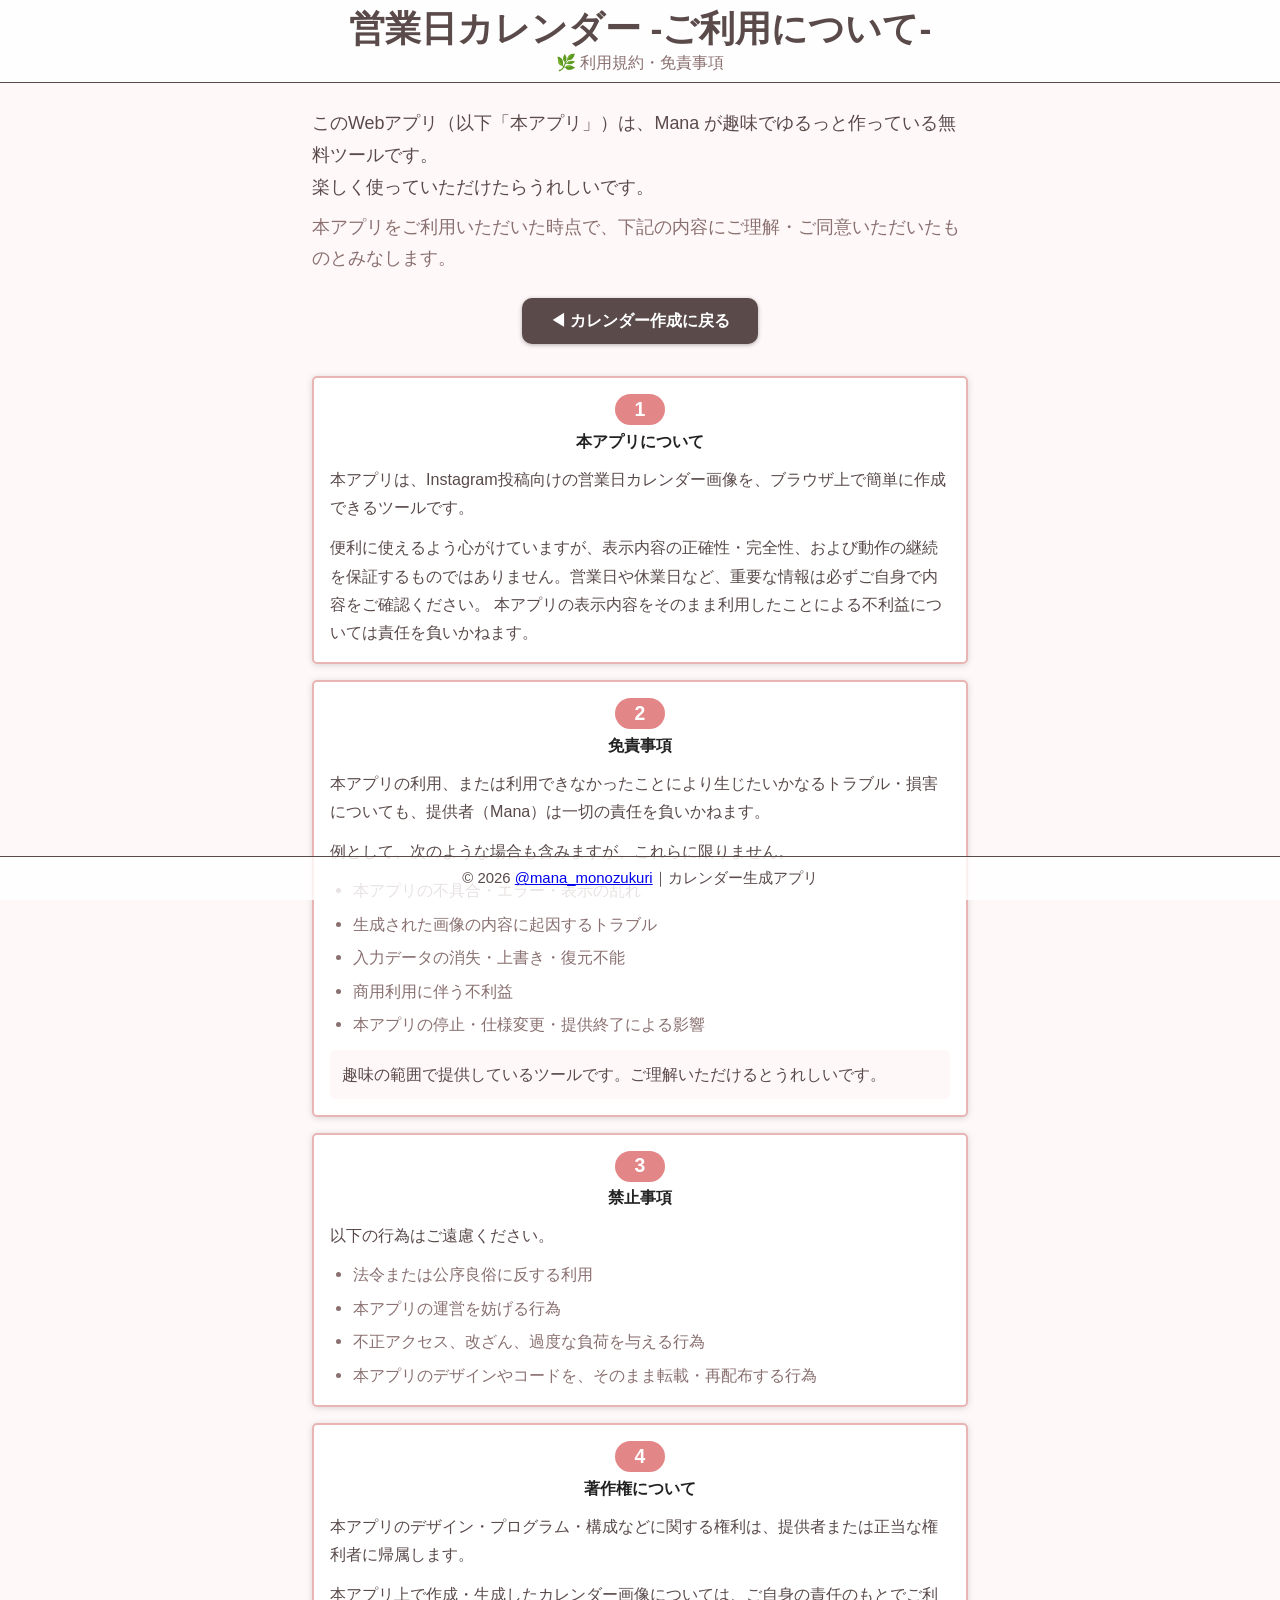
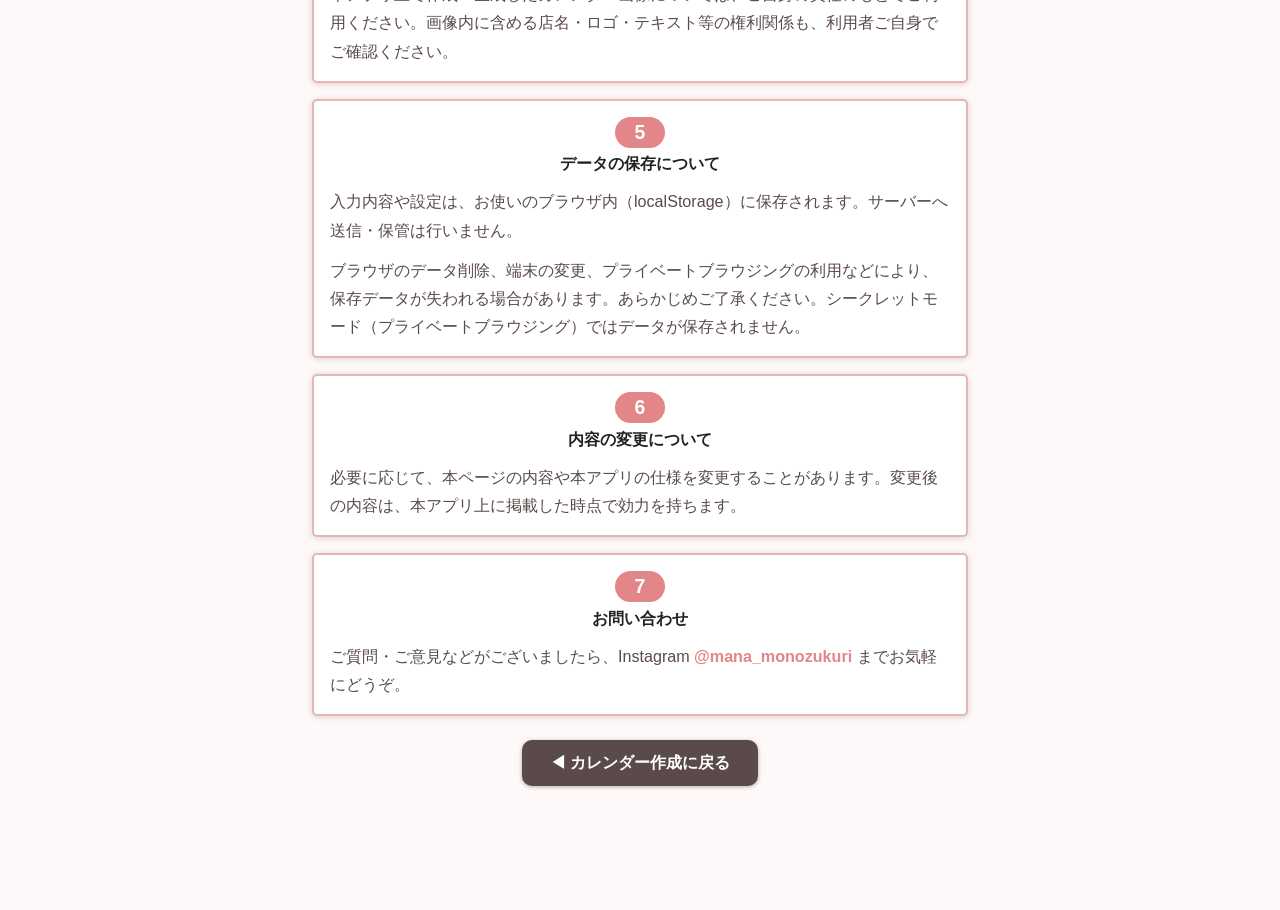
==== commit 8ff67dc1: "Add files via upload" ====
--- a/guideline.html
+++ b/guideline.html
@@ -2,7 +2,10 @@
 <html lang="ja">
   <head>
     <meta charset="UTF-8" />
-    <meta name="viewport" content="width=device-width, initial-scale=1.0, viewport-fit=cover" />
+    <meta
+      name="viewport"
+      content="width=device-width, initial-scale=1.0, viewport-fit=cover"
+    />
     <title>ご利用にあたって｜Instagram用営業日カレンダー作成アプリ</title>
     <meta
       name="description"
@@ -19,7 +22,7 @@
   <body>
     <script src="js/theme.js"></script>
     <header>
-      <h1>営業日カレンダー -ご利用にあたって-</h1>
+      <h1>営業日カレンダー -ご利用について-</h1>
       <p class="guide-header-sub">🌿 利用規約・免責事項</p>
     </header>
 
--- a/css/calender.css
+++ b/css/calender.css
@@ -1,197 +1,241 @@
-* { box-sizing: border-box; margin: 0; padding: 0; }
-.theme-pink { --bg: #f4e7e7; --calbg: linear-gradient( -135deg, #e8b5b4 0%, #f4e7e7 45%, #f4e7e7 55%, #e8b5b4 100% );
-  --surf: #fff8f8; --bdr: #e8b5b4; --tx: #5a4a4a; --txs: #8a7070; --acc: #e28687; --sun: #e28687; --sat: #5390ac; } 
-.theme-blue { --bg: #e3ecef; --calbg: linear-gradient( -135deg, #b4c8d8 0%, #e3ecef 45%, #e3ecef 55%, #b4c8d8 100% );
-  --surf: #f0f5f7; --bdr: #b4c8d8; --tx: #3a4856; --txs: #6a7880; --acc: #6b8e9e; --sun: #e28687; --sat: #5390ac;}
-.theme-green { --bg: #e6ebe5; --calbg: linear-gradient( -135deg, #b4c8b0 0%, #e6ebe5 45%, #e6ebe5 55%, #b4c8b0 100% ); --surf: #f0f4ef; --bdr: #b4c8b0; --tx: #434a42; --txs: #707a6f; --acc: #768f72; --sun: #e28687; --sat: #5390ac; }
-.theme-yellow { --bg: #fbf6e4; --calbg: linear-gradient( -135deg, #f0d88a 0%, #fbf6e4 45%, #fbf6e4 55%, #f0d88a 100% ); --surf: #fffdf0; --bdr: #f0d88a; --tx: #524e42; --txs: #888070; --acc: #ba8c20; --sun: #e28687; --sat: #5390ac; }
-.theme-beige { --bg: #efe8dd; --calbg: linear-gradient( -135deg, #d8c8b8 0%, #efe8dd 45%, #efe8dd 55%, #d8c8b8 100% );
-  --surf: #f9f4ee; --bdr: #d8c8b8; --tx: #5a5048; --txs: #8a7a70; --acc: #8a7060; --sun: #e28687; --sat: #5390ac; }
-
-:root {
-  --bg_base: #fff;
-  --gradient-btn: linear-gradient( 180deg, #fff 38.46%, #d9d9d9 88.94%, #fff 99.04% );
-  --safe-top: env(safe-area-inset-top, 0px);
-  --safe-bottom: env(safe-area-inset-bottom, 0px);
-}
-
-html { font-size: 62.5%; }
-body { font-size: 1.6rem; }
-
-/*Titles*/
-h1 { font-size: 1.6rem; display: flex; align-items: center; justify-content: center; padding: 0; width: 100%; line-height: 1em; position: relative;}
-h1 span { font-size: 0.8em; display: flex; align-items: center; justify-content: center; padding: 0.5em 1em; color: #fff; border-radius: 1em; margin-right: 0.5em; background-color: #222; font-weight: normal; }
-h2 { font-size: 1.2rem; font-weight: normal; color: #222; }
-h2 span { font-size: 1.4rem; color: #fff; background-color: var(--acc); display: inline-block; padding: 0.3em 1em; border-radius: 0.8em; line-height: 1em; margin-right: 0.5em; }
-h3 { margin: 0 0 8px 0; }
-
-/*fonts*/
-.jn_sans { font-family: "Noto Sans JP", "Hiragino Sans", "Hiragino Kaku Gothic ProN", "Yu Gothic", "Meiryo", sans-serif; font-weight: 400; font-style: normal; }
-.jn_mincho { font-family: "Hiragino Mincho ProN", "Hiragino Mincho Pro", "Yu Mincho", "MS PMincho", sans-serif; font-weight: 400; font-style: normal; }
-.en { font-family: "EB Garamond", "Noto Serif JP", "Hiragino Serif", "Hiragino Mincho ProN", "Hiragino Mincho Pro", "Yu Mincho", "MS PMincho", serif; font-weight: normal; font-style: normal; }
-
-.app { max-width: 100%; min-height: 100vh; background: var(--surf); color: var(--tx); font-family: var(--font, "Noto Sans JP", sans-serif); transition: background 0.3s; padding: 12px clamp(0px, (100vw - 390px) * 999, calc(50% - 195px)) calc(72px + var(--safe-bottom)); }
-.spit_right{filter: drop-shadow(0 1px 3px rgba(3,3,3,0.3));}
-header { padding: calc(8px + var(--safe-top)) clamp(0px, (100vw - 390px) * 999, calc(50% - 195px)) 6px; position: sticky; margin: 0 auto; height: auto; top: 0; z-index: 100; background: rgba(255, 255, 255, 0.8); display: flex; align-items: center; justify-content: center; flex-wrap: wrap; box-sizing: border-box; border-bottom: 1px solid #ddd; gap: 4px; }
-
-
-footer { padding: 8px clamp(0px, (100vw - 390px) * 999, calc(50% - 195px)) calc(8px + var(--safe-bottom)); position: sticky; margin: 0 auto; bottom: 0; z-index: 100; background: rgba(255, 255, 255, 0.8); display: flex; align-items: top; justify-content: center; flex-wrap: wrap; border-top: 1px solid #ddd; }
-footer small { display: block; width: 100%; padding-bottom: 4px; text-align: center; }
-
-#input_area01 { margin: 8px 0 0 0; padding: 16px; background-color: var(--bg_base); border-bottom: 2px solid var(--bdr);  border-radius: 8px 8px 0 0;}
-#input_area02, #input_area03 { margin: 0; padding: 16px; border-bottom: 2px solid var(--bdr); background-color: var(--bg_base); }
-#input_area03 .section { border-bottom: 2px solid #fff; }
-
-.howbtn{ width: 100%; display: flex; justify-content: flex-end; align-items: center; margin-bottom: 16px; line-height: 1em; gap: 4px; flex-wrap: wrap; }
-.howbtn a{font-size: 1.2rem; text-decoration: none; color:var(--tx); border-bottom: 1px solid var(--tx); }
-.howbtn-sep { font-size: 1.2rem; color: var(--txs); margin: 0 4px; }
-.howbtn-icon { font-size: 0.9em; width: 1.4em; height: 1.4em; border-radius: 50%; background-color: var(--tx); color: var(--bg); display: flex; justify-content: center; align-items: center; margin-right: 0.2em; flex-shrink: 0; }
-
-.section { padding: 12px 0; }
-.sec-label {
-  font-size: 1.2rem; font-weight: 700; letter-spacing: 0.1em; color: var(--txs); }
-.marktype { margin-top: 16px; }
-.markcolor { margin-top: 16px; }
-
-/* CURRENT SEL */
-.current-sel { width: 100%; font-size: 1.2rem; display: flex; align-items: center; justify-content: center; flex-wrap: wrap; gap: 4px; margin: 0 8px; line-height: 1.2;  }
-.sel-dot { width: 1em; height: 1em; border-radius: 50%; flex-shrink: 0; }
-.icon-pencil { width: 2rem; height: 2rem; flex-shrink: 0; display: block; }
-
-/* THEME BTNS */
-.theme-row { display: flex; gap: 6px; flex-wrap: wrap; }
-.theme-btn-wrap { display: flex; flex-direction: column; align-items: center; gap: 3px; cursor: pointer; }
-.theme-btn { width: 34px; height: 34px; border-radius: 50%; border: 3px solid transparent; transition: transform 0.15s, border-color 0.15s; }
-.theme-btn.active { border-color: var(--tx); transform: scale(1.12); }
-.theme-name { font-size: 1rem; color: var(--txs); white-space: nowrap; }
-
-/* CHIP BUTTONS — active = white bg with accent border */
-.chip-row { display: flex; gap: 6px; flex-wrap: wrap; margin-bottom: 6px; }
-.chip { padding: 2px 10px; border-radius: 20px; font-size: 1.2rem; font-weight: 500; border: 1.5px solid var(--bdr); background: #f5f5f3; color: var(--txs); cursor: pointer; white-space: nowrap; transition: all 0.15s; font-family: inherit; }
-.chip.active { background: var(--bdr); color: var(--tx); border-color: #fff; font-weight: 700; box-shadow: 1px 1px 4px rgba(3, 3, 3, 0.5); }
-.custom-input { background: var(--surf); border: 1px solid var(--bdr); color: var(--txs); border-radius: 5px; padding: 7px 10px; font-size: 1.2rem; width: 100%; font-family: inherit; display: none; margin-top: 2px; }
-.custom-input::placeholder { color: var(--txs); opacity: 1; }
-
-/* MARK BTNS */
-.mark-row { display: flex; gap: 8px; flex-wrap: wrap; align-items: center; }
-.mark-btn { min-width: 36px; height: 36px; padding: 0 8px; border-radius: 8px; border: 1.5px solid var(--bdr); background: #f5f5f3; color: var(--txs); cursor: pointer; font-size: 1.4rem; line-height: 1; font-family: inherit; transition: all 0.15s; }
-.mark-btn.active { background: var(--bdr); color: var(--tx); border-color: #fff; font-weight: 700; box-shadow: 1px 1px 4px rgba(3, 3, 3, 0.5); }
-
-/* DOT BTNS */
-.dot-row { display: flex; gap: 16px; flex-wrap: wrap; align-items: center; }
-.dot-btn { width: 24px; height: 24px; border-radius: 50%; border: 3px solid transparent; cursor: pointer; flex-shrink: 0; transition: transform 0.15s, border-color 0.15s; }
-.dot-btn.active { border-color: var(--tx); transform: scale(1.15); }
-
-/* BULK SECTION */
-.bulk-section { padding: 12px 0; }
-.bulk-dow-row { display: flex; gap: 6px; flex-wrap: wrap; margin: 10px 0 20px 0; }
-.bulk-dow-btn { width: 42px; height: auto; padding: 0.2em; border-radius: 1.2em; font-size: 1.3 rem; border: 1.5px solid var(--bdr); background: #f5f5f3; color: var(--txs); cursor: pointer; transition: all 0.15s; font-family: inherit; display: flex; align-items: center; justify-content: center; }
-.bulk-dow-btn.active { background: var(--bdr); color: var(--tx); border-color: #fff; font-weight: 700; box-shadow: 1px 1px 4px rgba(3, 3, 3, 0.5);}
-.bulk-actions { display: flex; gap: 8px; }
-.bulk-apply-btn { box-shadow: 0 1px 4px rgba(3, 3, 3, 0.3); flex: 1; padding: 10px; border-radius: 10px; background: var(--tx); color: var(--bg); border: none; font-size: 1.2rem; cursor: pointer; font-family: inherit; transition: opacity 0.15s; }
-.bulk-apply-btn:hover { opacity: 0.85; }
-.bulk-clear-btn { box-shadow: 0 1px 4px rgba(3, 3, 3, 0.3); flex: 1; padding: 10px; border-radius: 10px; background: #fff; color: var(--txs); border: 1.5px solid var(--bdr); font-size: 1.2rem; cursor: pointer; font-family: inherit; transition: all 0.15s; }
-.bulk-clear-btn:hover { border-color: var(--acc); color: var(--acc); }
-
-/* CALENDAR */
-.cal-wrap { display: block; border-radius: 8px; margin: 0 16px; padding: 8px; background: var(--calbg, var(--surf)); border: 2px solid #fff; box-shadow: 0 1px 4px rgba(3, 3, 3, 0.3); position: relative; overflow: hidden; }
-.cal-wrap::before { content: ""; position: absolute; bottom: -30px; right: -30px; width: 140px; height: 140px; background-color: var(--bdr); display: block; border-radius: 50%; z-index: 0; filter: blur(8px); opacity: 0.6; }
-.cal-wrap::after { content: ""; position: absolute; top: -30px; left: -30px; width: 200px; height: 200px; background-color: var(--surf); opacity: 0.4; display: block; border-radius: 50%; z-index: 0; filter: blur(8px); }
-.cal-nav { display: flex; align-items: center; justify-content: space-between; margin-bottom: 10px; line-height: 1em; padding: 8px 0; z-index: 2; position: relative; }
-.cal-nav-btn { background: none; padding: 6px 14px; cursor: pointer; font-family: inherit; border: none; }
-.cal-nav-btn img { width: 24px; height: 24px; }
-.cal-month { font-size: 2.5rem; display: flex; align-items: center; justify-content: center; }
-.month-num { font-size: 5.8rem; margin: 0 8px; color: var(--acc); font-weight: 500; }
-.cal-grid { display: grid; grid-template-columns: repeat(7, 1fr); gap: 3px; }
-.cal-dow { text-align: center; font-size: 1.3rem; font-weight: 700; color: var(--txs); padding: 4px 0; z-index: 2; position: relative; }
-.cal-dow.sun { color: var(--sun); }
-.cal-dow.sat { color: var(--sat); }
-
-/* DAY CELL — flex column, fully centered */
-.cal-day { display: flex; flex-direction: column; align-items: center; justify-content: flex-start; border-radius: 8px; cursor: pointer; border: 1.5px solid transparent; background: var(--surf); transition: border-color 0.1s; overflow: hidden; min-height: 52px; padding: 3px 2px; gap: 1px; z-index: 2; }
-.cal-day:hover { border-color: var(--acc); }
-.cal-day.empty { background: transparent; cursor: default; border: none; }
-.cal-day.has-content { border-color: var(--acc); }
-.d-num { font-size: 1.1rem; font-weight: 600; line-height: 1; text-align: center; margin-bottom: 2px; }
-.is-sun .d-num { color: var(--sun); }
-.is-sat .d-num { color: var(--sat); }
-.d-mark { flex-shrink: 0; line-height: 1; font-size: 0.85rem; font-weight: 700; }
-.d-label { text-align: center; line-height: 1.25; word-break: break-all; padding: 0 1px; color: var(--tx); font-size: 0.8rem; }
-
-.cal-footer { margin: 20px 16px 0; text-align: center; }
-.cal-footer[hidden] { display: none; }
-.cal-footer-line { font-size: 1.2rem; font-weight: 400; line-height: 1.3; color: var(--tx); opacity: 0.5; margin: 0; }
-.cal-footer-line + .cal-footer-line { margin-top: 6px; }
-
-/* SIZE / OTHER */
-.size-row { display: flex; gap: 6px; }
-.size-btn { flex: 1; padding: 8px 4px; border-radius: 8px; border: 1.5px solid var(--bdr); background: #f5f5f3; color: var(--txs); cursor: pointer; font-size: 1.1rem; text-align: center; font-family: inherit; line-height: 1.3; transition: all 0.15s; }
-.size-btn.active { background: var(--bdr); color: var(--tx); border-color: #fff; font-weight: 700; box-shadow: 1px 1px 4px rgba(3, 3, 3, 0.5); }
-.input-row { display: flex; flex-direction: column; gap: 8px; }
-.text-in { background: transparent; border: 1px solid var(--bdr); color: var(--tx); border-radius: 8px; padding: 7px 10px; font-size: 1.2rem; flex: 1; font-family: inherit; }
-.export-btn, .print-btn { display: block; width: 46%; margin: 4px auto; padding: 8px 12px; border-radius: 5px; background: var(--gradient-btn); color: #222222; border: 1.5px solid #fff; font-size: 1.4rem; font-weight: 700; cursor: pointer; font-family: inherit; text-align: center; transition: opacity 0.15s; box-shadow: 0 1px 4px rgba(3, 3, 3, 0.3); opacity: 1; position: relative; }
-.export-btn::before, .print-btn::before { height: 100%; width: 28px; height: 28px; content: ""; position: absolute; display: block; top: 5px; left: 8px; background-position: center; background-size: 28px 28px; background-repeat: no-repeat; } .print-btn::before {
-  background-image: url(../img/print.svg);
-}
-.export-btn::before { background-image: url(../img/img.svg); }
-.export-btn:hover, .print-btn:hover { color: #999; box-shadow: 0px 0px 5px rgba(3, 3, 3, 0.3); }
-
-.restore-btn { box-shadow: 0 1px 4px rgba(3, 3, 3, 0.3); flex: 1; padding: 10px; border-radius: 10px; background: var(--tx); color: var(--bg); border: none; font-size: 1.2rem; cursor: pointer; font-family: inherit; transition: opacity 0.15s; }
-.restore-btn :hover { opacity: 0.85; }
-
-.print-area { display: none; }
-.print-area img { display: block; margin: 0 auto; max-width: 100%; max-height: 100%; width: auto; height: auto; }
-
-
-@media print {
-  body * { display: none !important; }
-  .print-area { display: flex !important; position: fixed; left: 0; top: 0; right: 0; bottom: 0; width: 100%; height: 100%; align-items: center; justify-content: center; }
-  .print-area img { display: block !important; }
-  @page { size: A4; margin: 10mm; }
-}
-.modal-bg { position: fixed; inset: 0; background: rgba(0, 0, 0, 0.6); z-index: 200; display: none; align-items: center; justify-content: center; }
-.modal-bg.open { display: flex; }
-.modal { position: relative; background: #fff; border-radius: 16px; padding: 20px 10px; width: 92%; max-width: 360px; max-height: 90vh; overflow-y: auto; }
-.modal-x { position: absolute; top: 8px; right: 8px; width: 32px; height: 32px; border: none; background: transparent; color: var(--txs); font-size: 2.4rem; line-height: 1; cursor: pointer; font-family: inherit; display: flex; align-items: center; justify-content: center; border-radius: 50%; padding: 0; }
-.modal-x:hover { background: rgba(0, 0, 0, 0.06); color: var(--tx); }
-.modal h3 {position: absolute; left: 8px; top: 8px; font-size: 15px; font-weight: 700; margin-bottom: 8px; padding: 10px 28px; color: #fff; background-color: #5390ac; border-radius: 16px; }
-.modal h3::before{
-  content: "";
-  margin: 0;
-  position: absolute;
-  left: calc(50% - 15px);
-  bottom: -19px;
-  width: 30px;
-  height: 20px;
-  clip-path: polygon(0 0,70% 0%,100% 100%);
-  background-color: #5390ac;;
-}
-.modal-hint { font-size: 1.2rem; color: #222; margin: 12px 0; line-height: 1.7; background: #f5f5f3; border-radius: 8px; padding: 10px 12px; }
-.modal-hint b { color: var(--tx); }
-.modal-close { width: 100%; padding: 10px; border-radius: 10px; background: var(--gradient-btn); color: #222; border: none; font-size: 1.4rem; font-weight: 700; cursor: pointer; font-family: inherit; margin-top: 10px; box-shadow: 0 1px 4px rgba(3, 3, 3, 0.3); }
-canvas { display: block; width: 100%; border-radius: 8px; margin-top: 24px; }
-.export-img { display: block; width: 100%; height: auto; border-radius: 8px; margin-top: 24px; -webkit-touch-callout: default; user-select: none; }
-
-
-@media screen and (min-width: 1024px) and (orientation: landscape) {
-  html { font-size: 70%; }
-  #input_area01 { margin-top: 0; }
-.app{display: block; position: relative; padding: 0; margin: 0; }
-.split_left{width: 50vw; height: 100dvh; position: fixed;  top: 0; left: 0; z-index: 1; padding: calc(72px + var(--safe-top)) 34px calc(72px + var(--safe-bottom)) 34px;}
-.spit_right{top:0; right: 0; padding: 0; z-index: 0; padding: 34px 34px 0 50vw;  }
-#input_area01, #input_area02, #input_area03{padding: 24px 32px;}
-
-header {padding: calc(12px + var(--safe-top)) clamp(0px, (100vw - 780px) * 999, calc(50% - 390px)) 8px; align-items: center; justify-content: center; height: auto; }
-h1 { font-size: 2rem; }
-h1 span {font-size: 0.7em; padding: 0.2em 1em; border-radius: 1em; }
-
-.cal-wrap { margin: 0;}
-.d-mark { flex-shrink: 0; line-height: 1; font-size: 1.2rem; font-weight: 700; }
-.d-label { font-size: 1.1rem; }
-
-.modal { position: relative; background: #fff; border-radius: 16px; padding: 20px 10px; width: 92%; max-width: 420px; max-height: 90vh; overflow-y: auto; }
-
-footer { padding: 12px clamp(0px, (100vw - 780px) * 999, calc(50% - 390px)) calc(8px + var(--safe-bottom)); }
-footer small { padding-bottom: 4px; }
-.cal-wrap::before { bottom: -5vw; right: -30px; width: 15vw; height: 15vw;  opacity: 0.6; }
-}
+* { box-sizing: border-box; margin: 0; padding: 0; }
+.theme-pink { --bg: #f4e7e7; --calbg: linear-gradient( -135deg, #e8b5b4 0%, #f4e7e7 45%, #f4e7e7 55%, #e8b5b4 100% );
+  --fixbg: rgba(255,255,255,0.8); 
+  --gradient-btn: linear-gradient( 180deg, #e28687 38.46%, #b22432 88.94%, #e28687 99.04% );
+  --surf: #fff8f8; --bdr: #e8b5b4; --tx: #5a4a4a; --txs: #8a7070; --acc: #e28687; --sun: #e28687; --sat: #5390ac; } 
+.theme-blue { --bg: #e3ecef; --calbg: linear-gradient( -135deg, #b4c8d8 0%, #e3ecef 45%, #e3ecef 55%, #b4c8d8 100% );
+  --fixbg: rgba(255,255,255,0.8); 
+  --gradient-btn: linear-gradient( 180deg, #6b8e9e 38.46%, #3a4856 88.94%, #6b8e9e 99.04% );
+  --surf: #f0f5f7; --bdr: #b4c8d8; --tx: #3a4856; --txs: #6a7880; --acc: #6b8e9e; --sun: #e28687; --sat: #5390ac;}
+.theme-green { --bg: #e6ebe5; --calbg: linear-gradient( -135deg, #b4c8b0 0%, #e6ebe5 45%, #e6ebe5 55%, #b4c8b0 100% ); --surf: #f0f4ef; 
+  --fixbg: rgba(255,255,255,0.8); 
+  --gradient-btn: linear-gradient( 180deg, #768f72 38.46%, #434a42 88.94%, #768f72 99.04% );
+  --bdr: #b4c8b0; --tx: #434a42; --txs: #707a6f; --acc: #768f72; --sun: #e28687; --sat: #5390ac; }
+.theme-yellow { --bg: #fbf6e4; --calbg: linear-gradient( -135deg, #f0d88a 0%, #fbf6e4 45%, #fbf6e4 55%, #f0d88a 100% ); --surf: #fffdf0; 
+  --fixbg: rgba(255,255,255,0.8); 
+  --gradient-btn: linear-gradient( 180deg, rgb(216, 180, 22) 38.46%, #ba8c20 88.94%, rgb(216, 180, 22) 99.04% );
+  --bdr: #f0d88a; --tx: #524e42; --txs: #888070; --acc: #ba8c20; --sun: #e28687; --sat: #5390ac; }
+.theme-beige { --bg: #efe8dd; --calbg: linear-gradient( -135deg, #d8c8b8 0%, #efe8dd 45%, #efe8dd 55%, #d8c8b8 100% ); --surf: #f9f4ee;
+  --fixbg: rgba(255,255,255,0.8); 
+  --gradient-btn: linear-gradient( 180deg, #8a7060 38.46%, #5a5048 88.94%, #8a7060 99.04% );
+  --bdr: #d8c8b8; --tx: #5a5048; --txs: #8a7a70; --acc: #8a7060; --sun: #e28687; --sat: #5390ac; }
+
+:root {
+  --bg_base: #fff;
+  --safe-top: env(safe-area-inset-top, 0px);
+  --safe-bottom: env(safe-area-inset-bottom, 0px);
+  --font: "Noto Sans JP", sans-serif;
+}
+
+html { font-size: 62.5%; }
+body { font-size: 1.6rem; font-family: var(--font, "Noto Sans JP", sans-serif); font-weight: 400; font-style: normal; }
+
+/*Titles*/
+h1 { font-size: 1.4em; display: flex; align-items: center; justify-content: center; padding: 0; width: 100%; line-height: 1em; position: relative; color: var(--tx);}
+h2 { font-size: 0.9em; font-weight: normal; color: #222; display: flex; flex-direction: column; align-items: flex-start; gap: 0.35em; }
+h2 span { font-size: 1.2em; color: #fff; background-color: var(--acc); display: inline-block; padding: 0.3em 1em; border-radius: 0.8em; line-height: 1em; }
+
+/*fonts*/
+.jn_sans { font-family: "Noto Sans JP", "Hiragino Sans", "Hiragino Kaku Gothic ProN", "Yu Gothic", "Meiryo", sans-serif; font-weight: 400; font-style: normal; }
+.jn_mincho { font-family: "Hiragino Mincho ProN", "Hiragino Mincho Pro", "Yu Mincho", "MS PMincho", sans-serif; font-weight: 400; font-style: normal; }
+.en { font-family: "EB Garamond", "Noto Serif JP", "Hiragino Serif", "Hiragino Mincho ProN", "Hiragino Mincho Pro", "Yu Mincho", "MS PMincho", serif; font-weight: normal; font-style: normal; }
+
+.app { max-width: 100%; min-height: 100vh; background: var(--surf); color: var(--tx); font-family: inherit; transition: background 0.3s; padding: 16px clamp(0px, (100vw - 390px) * 999, calc(50% - 195px)) calc(72px + var(--safe-bottom)); }
+.spit_right{filter: drop-shadow(0 1px 3px rgba(3,3,3,0.3));}
+header { padding: calc(8px + var(--safe-top)) clamp(0px, (100vw - 390px) * 999, calc(50% - 195px)) 6px; position: sticky; margin: 0 auto; height: auto; top: 0; z-index: 100; background:var(--fixbg); display: flex; align-items: center; justify-content: center; flex-wrap: wrap; box-sizing: border-box; border-bottom: 1px solid var(--txs); gap: 4px; border-bottom: 1px solid var(--tx); font-family: inherit; }
+
+
+footer { padding: 8px clamp(0px, (100vw - 390px) * 999, calc(50% - 195px)) calc(8px + var(--safe-bottom)); position: sticky; margin: 0 auto; bottom: 0; z-index: 100; background: rgba(255, 255, 255, 0.7); display: flex; align-items: top; justify-content: center; flex-wrap: wrap; border-top: 1px solid var(--tx); background:var(--fixbg); font-family: inherit; }
+footer small { display: block; width: 100%; padding-bottom: 4px; text-align: center; }
+
+#input_area01 { margin: 16px 0 0 0; padding: 16px; background-color: var(--bg_base); border-bottom: 2px solid var(--bdr);  border-radius: 8px 8px 0 0;}
+#input_area02, #input_area03 { margin: 0; padding: 16px; border-bottom: 2px solid var(--bdr); background-color: var(--bg_base); }
+#input_area03 .section { border-bottom: 2px solid #fff; }
+
+.howbtn{ width: 100%; display: flex; justify-content: flex-end; align-items: center; margin-bottom: 16px; line-height: 1em; gap: 4px; flex-wrap: wrap; margin-bottom: 24px; }
+.howbtn a{font-size: 0.9em; text-decoration: none; color:var(--tx); border-bottom: 1px solid var(--tx); }
+.howbtn-sep { font-size: 0.8em; color: var(--txs); margin: 0 4px; }
+.howbtn-icon { font-size: 0.8em; width: 1.4em; height: 1.4em; border-radius: 50%; background-color: var(--tx); color: var(--bg); display: flex; justify-content: center; align-items: center; margin-right: 0.2em; flex-shrink: 0; }
+
+.section { padding: 0;}
+.sec-label {font-size: 1em; letter-spacing: 0.1em; color: var(--txs); margin: 16px 0 8px 0; }
+
+
+/* CURRENT SEL */
+.current-sel { width: 100%; font-size: 1em; display: flex; align-items: center; justify-content: center; flex-wrap: wrap; gap: 4px; margin: 0 8px; line-height: 1.2; background-color: var(--bg); border-radius: 5px; margin: 8px 16px 4px 16px; border: 1px solid var(--bdr); color: var(--tx);}
+.sel-dot { width: 1em; height: 1em; border-radius: 50%; flex-shrink: 0; }
+.icon-pencil { margin: 2px 0 ;width: 1.4em; height: auto; flex-shrink: 0; display: block; }
+
+/* THEME BTNS */
+.theme-row { display: flex; gap: 24px; flex-wrap: wrap; }
+.theme-btn-wrap { display: flex; flex-direction: column; align-items: center; gap: 3px; cursor: pointer; }
+.theme-btn { width: 34px; height: 34px; border-radius: 50%; border: 3px solid transparent; transition: transform 0.15s, border-color 0.15s; }
+.theme-btn.active { border-color: var(--tx); transform: scale(1.12); }
+.theme-name { font-size: 0.8em; color: var(--txs); white-space: nowrap; }
+
+/* CHIP BUTTONS — active = white bg with accent border */
+.chip-row { display: flex; gap: 8px; flex-wrap: wrap; margin-bottom: 6px; }
+.chip { padding: 2px 10px; border-radius: 5px; font-size: 0.9em; font-weight: 500; border: 1.5px solid var(--bdr); background: #f5f5f3; color: var(--txs); cursor: pointer; white-space: nowrap; transition: all 0.15s; font-family: inherit; }
+.chip.active { background: var(--bdr); color: var(--tx); border-color: #fff; font-weight: 700; box-shadow: 1px 1px 4px rgba(3, 3, 3, 0.5); }
+.custom-input { background: var(--surf); border: 1px solid var(--bdr); color: var(--txs); border-radius: 5px; padding: 4px 10px; font-size: 0.9em; width: 100%; font-family: inherit; display: none; margin-top: 8px;  }
+.custom-input::placeholder { color: var(--txs); opacity: 1; }
+
+/* MARK BTNS */
+.mark-row { display: flex; gap: 16px; flex-wrap: wrap; align-items: center; }
+.mark-btn { min-width: 36px; height: 36px; padding: 0 8px; border-radius: 5px; border: 1.5px solid var(--bdr); background: #f5f5f3; color: var(--txs); cursor: pointer; font-size: 1.4em; line-height: 1; font-family: inherit; transition: all 0.15s;}
+.mark-btn.active { background: var(--bdr); color: var(--tx); border-color: #fff; font-weight: 700; box-shadow: 1px 1px 4px rgba(3, 3, 3, 0.5); }
+
+/* DOT BTNS */
+.dot-row { display: flex; gap: 16px; flex-wrap: wrap; align-items: center; }
+.dot-btn { width: 30px; height: 30px; border-radius: 50%; border: 3px solid transparent; cursor: pointer; flex-shrink: 0; transition: transform 0.15s, border-color 0.15s; }
+.dot-btn.active { border-color: var(--tx); transform: scale(1.15); }
+
+/* BULK SECTION */
+.bulk-section { padding: 12px 0; }
+.bulk-dow-row { display: flex; gap: 6px; flex-wrap: wrap; margin: 10px 0 20px 0; }
+.bulk-dow-btn { width: 43px; height: auto; padding: 0 0.2em; border-radius: 5px;  font-size: 1em; border: 1px solid var(--bdr); background: #f5f5f3; color: var(--txs); cursor: pointer; transition: all 0.15s; font-family: inherit; display: flex; align-items: center; justify-content: center; }
+.bulk-dow-btn.active { background: var(--bdr); color: var(--tx); border-color: #fff; font-weight: 700; box-shadow: 1px 1px 4px rgba(3, 3, 3, 0.5);}
+.bulk-actions { display: flex; gap: 8px; }
+.bulk-apply-btn { box-shadow: 0 1px 4px rgba(3, 3, 3, 0.7); flex: 1; padding: 10px; border-radius: 5px; background: var(--tx); color: #fff; border: 1px solid #fff; font-size: 0.9em; cursor: pointer; font-family: inherit; transition: opacity 0.15s;}
+.bulk-apply-btn:hover { opacity: 0.85; }
+.bulk-clear-btn { box-shadow: 0 1px 4px rgba(3, 3, 3, 0.7); flex: 1; padding: 10px; border-radius: 5px; background: var(--tx); color: #fff; border: 1px solid #fff; font-size: 0.9em; cursor: pointer; font-family: inherit; transition: all 0.15s; }
+.bulk-clear-btn:hover { opacity: 0.85; }
+
+/* CALENDAR */
+.cal-wrap { display: block; border-radius: 5px; margin: 0 16px; padding: 8px; background: var(--calbg, var(--surf)); border: 2px solid #fff; box-shadow: 0 1px 4px rgba(3, 3, 3, 0.3); position: relative; overflow: hidden; }
+.cal-wrap::before { content: ""; position: absolute; bottom: -30px; right: -30px; width: 140px; height: 140px; background-color: var(--bdr); display: block; border-radius: 50%; z-index: 0; filter: blur(8px); opacity: 0.6; }
+.cal-wrap::after { content: ""; position: absolute; top: -30px; left: -30px; width: 200px; height: 200px; background-color: var(--surf); opacity: 0.4; display: block; border-radius: 50%; z-index: 0; filter: blur(8px); }
+.cal-nav { display: flex; align-items: center; justify-content: space-between; margin-bottom: 10px; line-height: 1em; padding: 8px 0; z-index: 2; position: relative; }
+.cal-nav-btn { background: none; padding: 6px 14px; cursor: pointer; font-family: inherit; border: none; }
+.cal-nav-btn img { width: 24px; height: 24px; }
+.cal-month { font-size: 1.8em; display: flex; align-items: center; justify-content: center; }
+.month-num { font-size: 2.4em; margin: 0 8px; color: var(--acc); font-weight: 500; }
+.cal-grid { display: grid; grid-template-columns: repeat(7, 1fr); gap: 3px; }
+.cal-dow { text-align: center; font-size: 1em; font-weight: 700; color: var(--txs); padding: 4px 0; z-index: 2; position: relative; }
+.cal-dow.sun { color: var(--sun); }
+.cal-dow.sat { color: var(--sat); }
+
+/* DAY CELL — flex column, fully centered */
+.cal-day { display: flex; flex-direction: column; align-items: center; justify-content: flex-start; border-radius: 5px; cursor: pointer; border: 1.5px solid transparent; background: var(--surf); transition: border-color 0.1s; overflow: hidden; min-height: 52px; padding: 3px 2px; gap: 1px; z-index: 2; }
+.cal-day:hover { border-color: var(--acc); }
+.cal-day.empty { background: transparent; cursor: default; border: none; }
+.cal-day.has-content { border-color: var(--acc); }
+.d-num { font-size: 0.9em; font-weight: 600; line-height: 1; text-align: center; margin-bottom: 2px; }
+.is-sun .d-num { color: var(--sun); }
+.is-sat .d-num { color: var(--sat); }
+.d-mark { flex-shrink: 0; line-height: 1; font-size: 0.85em; font-weight: 700; }
+.d-label { text-align: center; line-height: 1.25; word-break: break-all; padding: 0 1px; color: var(--tx); font-size: 0.5em; line-height: 1em;}
+
+.cal-footer { margin: 20px 16px 0; text-align: center; }
+.cal-footer[hidden] { display: none; }
+.cal-footer-line { font-size: 0.8em; font-weight: 400; line-height: 1.3; color: var(--tx); opacity: 0.5; margin: 0; }
+.cal-footer-line + .cal-footer-line { margin-top: 6px; }
+
+/* SIZE / OTHER */
+.size-row { display: flex; gap: 6px; }
+.size-btn { flex: 1; padding: 8px 4px; border-radius: 5px; border: 1.5px solid var(--bdr); background: #f5f5f3; color: var(--txs); cursor: pointer; font-size: 0.9em; text-align: center; font-family: inherit; line-height: 1; transition: all 0.15s; }
+.size-btn.active { background: var(--bdr); color: var(--tx); border-color: #fff; font-weight: 700; box-shadow: 1px 1px 4px rgba(3, 3, 3, 0.5); }
+.input-row { display: flex; flex-direction: column; gap: 8px; }
+.text-in { background: transparent; border: 1px solid var(--bdr); color: var(--tx); border-radius: 5px; padding: 7px 10px; font-size: 0.9em; flex: 1; font-family: inherit; }
+.export-btn, .print-btn { display: block; width: 46%; margin: 4px auto; padding: 8px 12px; border-radius: 5px; background: var(--gradient-btn); color: #fff; border: 1.5px solid #fff; font-size: 1em; cursor: pointer; font-family: inherit; text-align: center; transition: opacity 0.15s; box-shadow: 0 1px 4px rgba(3, 3, 3, 0.3); opacity: 1; position: relative;  }
+.export-btn::before, .print-btn::before { height: 100%; width: 28px; height: 28px; content: ""; position: absolute; display: block; top: 5px; left: 8px; background-position: center; background-size: 28px 28px; background-repeat: no-repeat; pointer-events: none; } .print-btn::before {
+  background-image: url(../img/print.svg);
+}
+.export-btn::before { background-image: url(../img/img.svg); }
+.export-btn:hover, .print-btn:hover {opacity: 0.85;}
+
+.restore-btn { box-shadow: 0 1px 4px rgba(3, 3, 3, 0.7); flex: 1; padding: 10px; border-radius: 5px; background: var(--tx); color: #fff; border: 1px solid #fff; font-size: 0.9em; cursor: pointer; font-family: inherit; transition: opacity 0.15s;  }
+.restore-btn :hover { opacity: 0.85; }
+
+.print-area { display: none; }
+.print-area img { display: block; margin: 0 auto; max-width: 100%; max-height: 100%; width: auto; height: auto; }
+
+
+@media print {
+  html,
+  body {
+    width: 210mm;
+    height: 297mm;
+    margin: 0 !important;
+    padding: 0 !important;
+    overflow: hidden !important;
+    background: #fff;
+  }
+  body > *:not(.print-area) {
+    display: none !important;
+    height: 0 !important;
+    overflow: hidden !important;
+  }
+  .print-area {
+    display: flex !important;
+    align-items: center;
+    justify-content: center;
+    position: static !important;
+    width: 210mm;
+    height: 297mm;
+    max-height: 297mm;
+    margin: 0;
+    padding: 0;
+    overflow: hidden;
+    page-break-before: avoid;
+    page-break-after: avoid;
+    page-break-inside: avoid;
+  }
+  .print-area img {
+    display: block !important;
+    width: auto !important;
+    height: auto !important;
+    max-width: calc(210mm - 28mm) !important;
+    max-height: calc(297mm - 28mm) !important;
+    object-fit: contain;
+    object-position: center center;
+    page-break-before: avoid;
+    page-break-after: avoid;
+    page-break-inside: avoid;
+    -webkit-print-color-adjust: exact;
+    print-color-adjust: exact;
+  }
+  @page {
+    size: A4 portrait;
+    margin: 0;
+  }
+}
+.modal-bg { position: fixed; inset: 0; background: rgba(0, 0, 0, 0.6); z-index: 9999; display: none; align-items: center; justify-content: center; padding: env(safe-area-inset-top, 24px) env(safe-area-inset-right, 0px) env(safe-area-inset-bottom, 0px) env(safe-area-inset-left, 0px); overflow-y: auto; -webkit-overflow-scrolling: touch; }
+.modal-bg.open { display: flex; }
+.modal { position: relative; background: #fff; border-radius: 16px; padding: 20px 10px; width: 92%; max-width: 360px; max-height: 90vh; overflow-y: auto; }
+.modal-x { position: absolute; top: 8px; right: 8px; width: 32px; height: 32px; border: none; background: transparent; color: var(--txs); font-size: 2em; line-height: 1; cursor: pointer; font-family: inherit; display: flex; align-items: center; justify-content: center; border-radius: 50%; padding: 0; font-weight: bold;}
+.modal-x:hover { background: rgba(0, 0, 0, 0.06); color: var(--tx); }
+.modal h3 {position: relative; left: 8px; top: 8px; font-size: 1em; font-weight: normal; padding: 10px 20px; color: #fff; background-color: #5390ac; border-radius: 8px; display: inline-block; }
+.modal h3::before{ content: ""; margin: 0; position: absolute; left: calc(50% - 15px); bottom: -19px; width: 30px; height: 20px; clip-path: polygon(0 0,70% 0%,100% 100%); background-color: #5390ac;; }
+.modal-hint { font-size: 0.8em; color: #222; margin: 12px 0; line-height: 1.7; background: #f5f5f3; border-radius: 5px; padding: 10px 12px; }
+.modal-hint b { color: var(--tx); }
+.modal-close { width: 100%; padding: 10px; border-radius: 10px; background: var(--gradient-btn); color: #fff; border: none; font-size: 1em; cursor: pointer; font-family: inherit; margin-top: 10px; box-shadow: 0 1px 4px rgba(3, 3, 3, 0.3); display: flex; justify-content: center; align-items: center; flex-wrap: wrap; line-height: 1em; margin-bottom:90px;}
+canvas { display: block; width: 100%; border-radius: 5px; margin-top: 24px; }
+.export-img { display: block; width: 100%; height: auto; border-radius: 5px; margin-top: 24px; -webkit-touch-callout: default; user-select: none; min-height: 120px; background: var(--surf, #f5f5f5); }
+.export-img:not([src]) { opacity: 0.5; }
+.modal-close span{font-size: 1.4em; display: inline-block; margin-right: 0.4em; }
+
+
+@media screen and (min-width: 1024px) and (orientation: landscape) {
+  html { font-size: 70%; }
+  #input_area01 { margin-top: 0; }
+
+.app{display: block; position: relative; padding: 0; margin: 0; }
+.split_left{width: 50vw; height: 100dvh; position: fixed;  top: 0; left: 0; z-index: 1; padding: calc(134px + var(--safe-top)) 34px calc(72px + var(--safe-bottom)) 34px; }
+.spit_right{top:0; right: 0; padding: 0; z-index: 0; padding: 34px 34px 0 50vw;  }
+#input_area01, #input_area02, #input_area03{padding: 24px 32px;}
+
+header {padding: calc(12px + var(--safe-top)) clamp(0px, (100vw - 780px) * 999, calc(50% - 390px)) 8px; align-items: center; justify-content: center; height: 100px; }
+h1 { font-size: 2em; }
+
+.cal-wrap { margin: 0;}
+.d-mark { flex-shrink: 0; line-height: 1; font-size: 1.2em; font-weight: 700; }
+.d-label { font-size: 1em; }
+.cal-day{min-height: 4em; }
+
+.modal { position: relative; background: #fff; border-radius: 16px; padding: 20px 10px; width: 92%; max-width: 420px; max-height: 90vh; overflow-y: auto; }
+
+footer { padding: 12px clamp(0px, (100vw - 780px) * 999, calc(50% - 390px)) calc(8px + var(--safe-bottom)); }
+footer small { padding-bottom: 4px; }
+.cal-wrap::before { bottom: -5vw; right: -30px; width: 15vw; height: 15vw;  opacity: 0.6; }
+}
--- a/css/guideline.css
+++ b/css/guideline.css
@@ -3,7 +3,6 @@
 body {
   background: var(--surf);
   color: var(--tx);
-  font-family: var(--font, "Noto Sans JP", sans-serif);
   transition: background 0.3s;
 }
 
@@ -20,14 +19,14 @@
 }
 
 .guide-lead {
-  font-size: 1.3rem;
+  font-size: 1em;
   line-height: 1.8;
   color: var(--tx);
   margin-bottom: 8px;
 }
 
 .guide-lead-note {
-  font-size: 1.2rem;
+  font-size: 1em;
   line-height: 1.75;
   color: var(--txs);
   margin-bottom: 24px;
@@ -48,7 +47,7 @@
   border-radius: 10px;
   background: var(--tx);
   color: #fff;
-  font-size: 1.4rem;
+  font-size: 0.9em;
   font-weight: 700;
   text-decoration: none;
   box-shadow: 0 1px 4px rgba(3, 3, 3, 0.3);
@@ -64,22 +63,20 @@
   padding: 16px;
   background-color: var(--bg_base, #fff);
   border: 2px solid var(--bdr);
-  border-radius: 8px;
+  border-radius: 5px;
   filter: drop-shadow(0 1px 3px rgba(3, 3, 3, 0.15));
   width: 100%;
   box-sizing: border-box;
+  font-size: 0.9em;
 }
 
 .guide-section:last-of-type {
   margin-bottom: 0;
 }
 
-.guide-section h2 {font-size: 1.4rem;
-  margin-bottom: 12px;
-}
+.guide-section h2 { font-size:1em; margin-bottom: 12px; font-weight: bold; display: flex; justify-content: center; align-items: center; flex-wrap: wrap; }
 
 .guide-section p {
-  font-size: 1.3rem;
   line-height: 1.75;
   color: var(--tx);
   margin-bottom: 12px;
@@ -92,7 +89,6 @@
 .guide-list {
   margin: 8px 0 0;
   padding-left: 1.4em;
-  font-size: 1.2rem;
   line-height: 1.7;
   color: var(--txs);
 }
@@ -109,8 +105,7 @@
   margin-top: 12px;
   padding: 10px 12px;
   background: var(--surf);
-  border-radius: 8px;
-  font-size: 1.2rem;
+  border-radius: 5px;
   line-height: 1.65;
   color: var(--txs);
 }
@@ -128,9 +123,9 @@
 .guide-header-sub {
   width: 100%;
   text-align: center;
-  font-size: 1.2rem;
   color: var(--txs);
   margin: 0 8px;
+  font-size: 0.9em;
 }
 
 .guide-footer-nav {
@@ -140,7 +135,6 @@
   gap: 8px 16px;
   width: 100%;
   margin: 4px 0;
-  font-size: 1.2rem;
 }
 
 .guide-footer-nav a {
@@ -166,6 +160,6 @@
   }
 
   h1 {
-    font-size: 2rem;
+    font-size: 2em;
   }
 }
